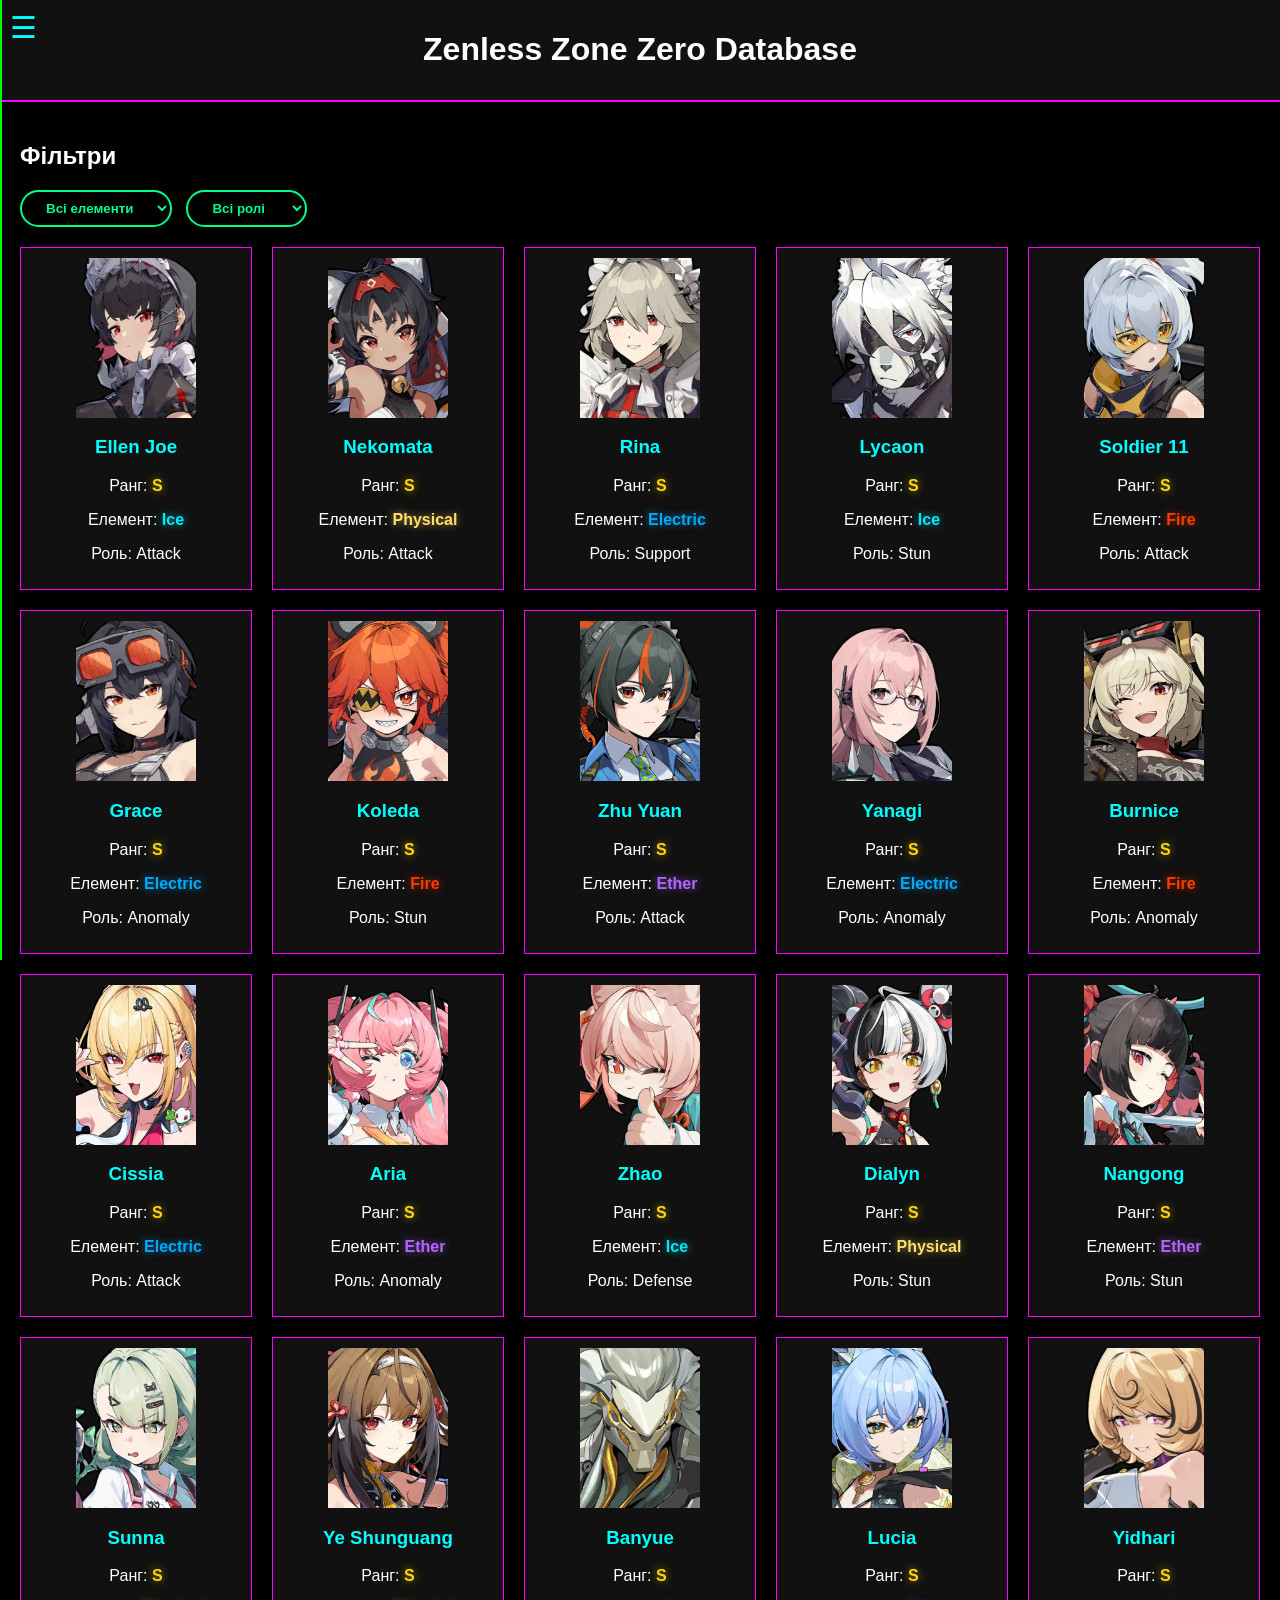
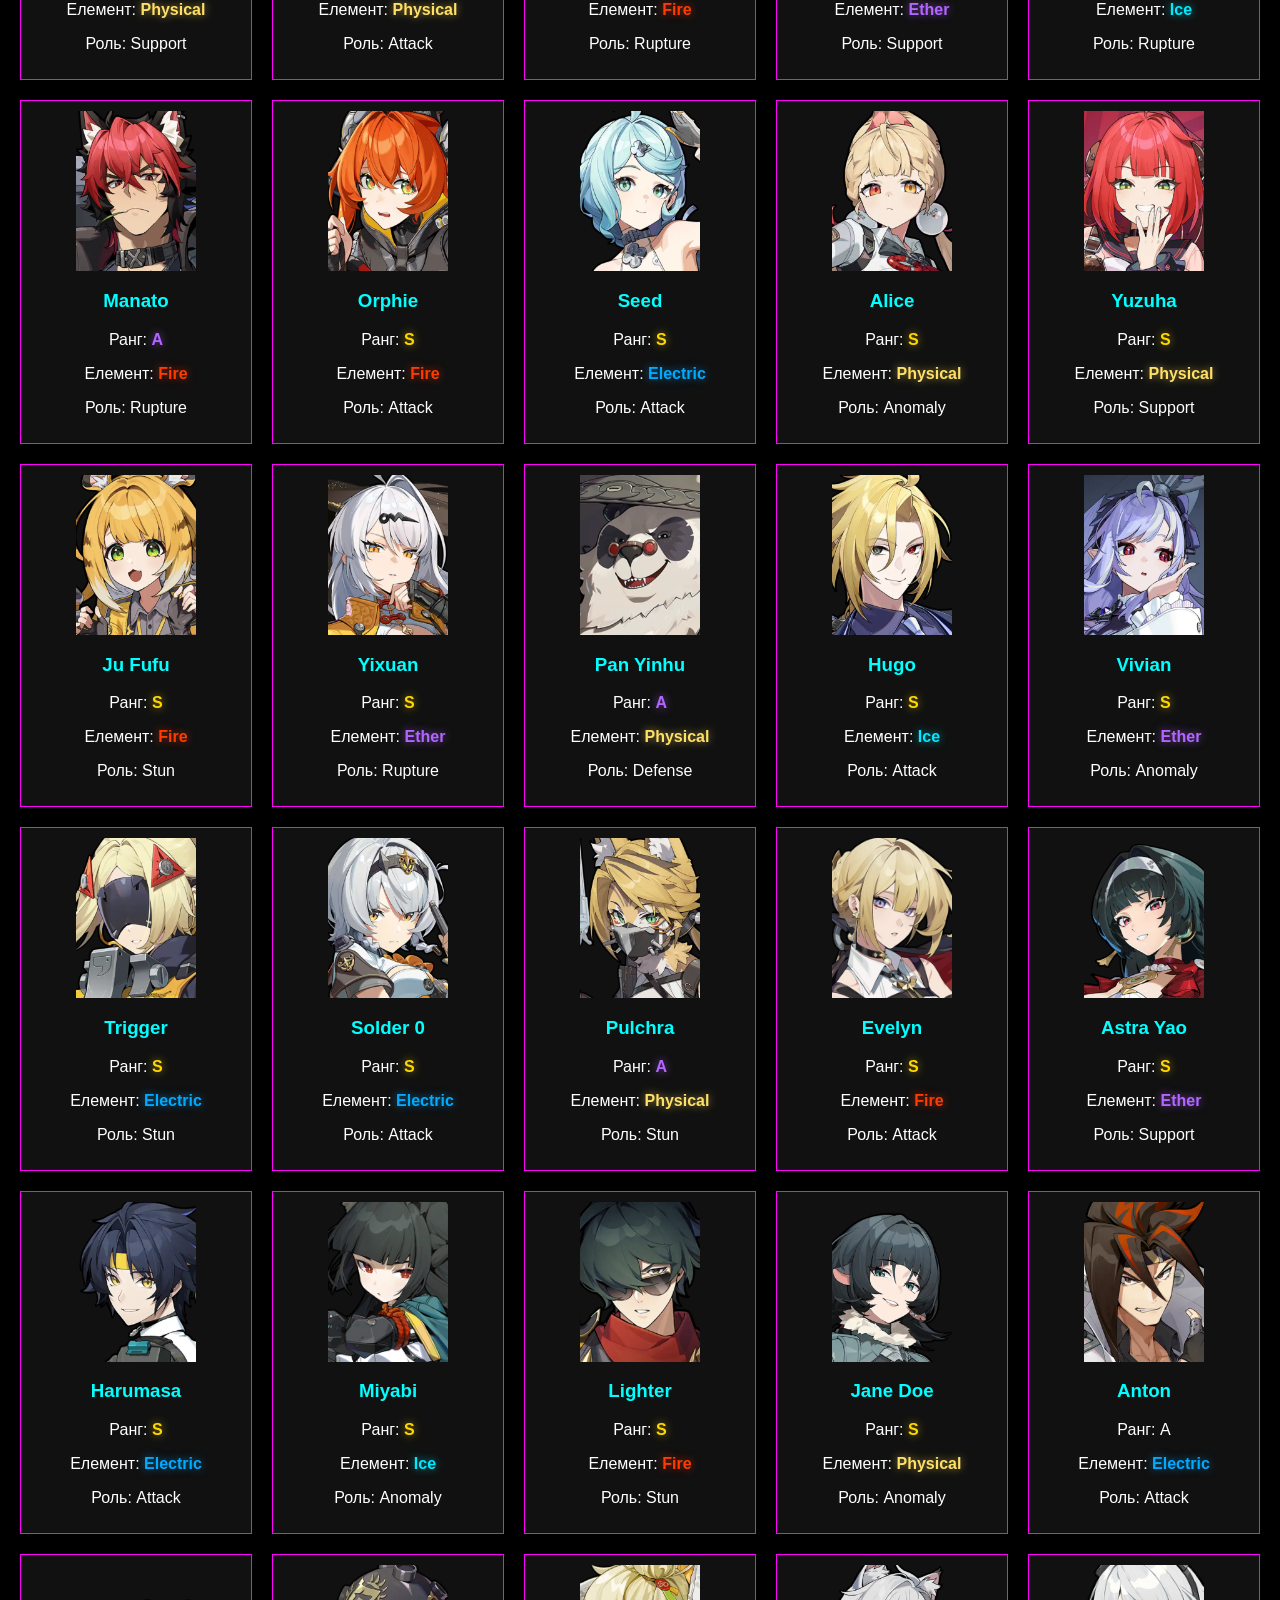
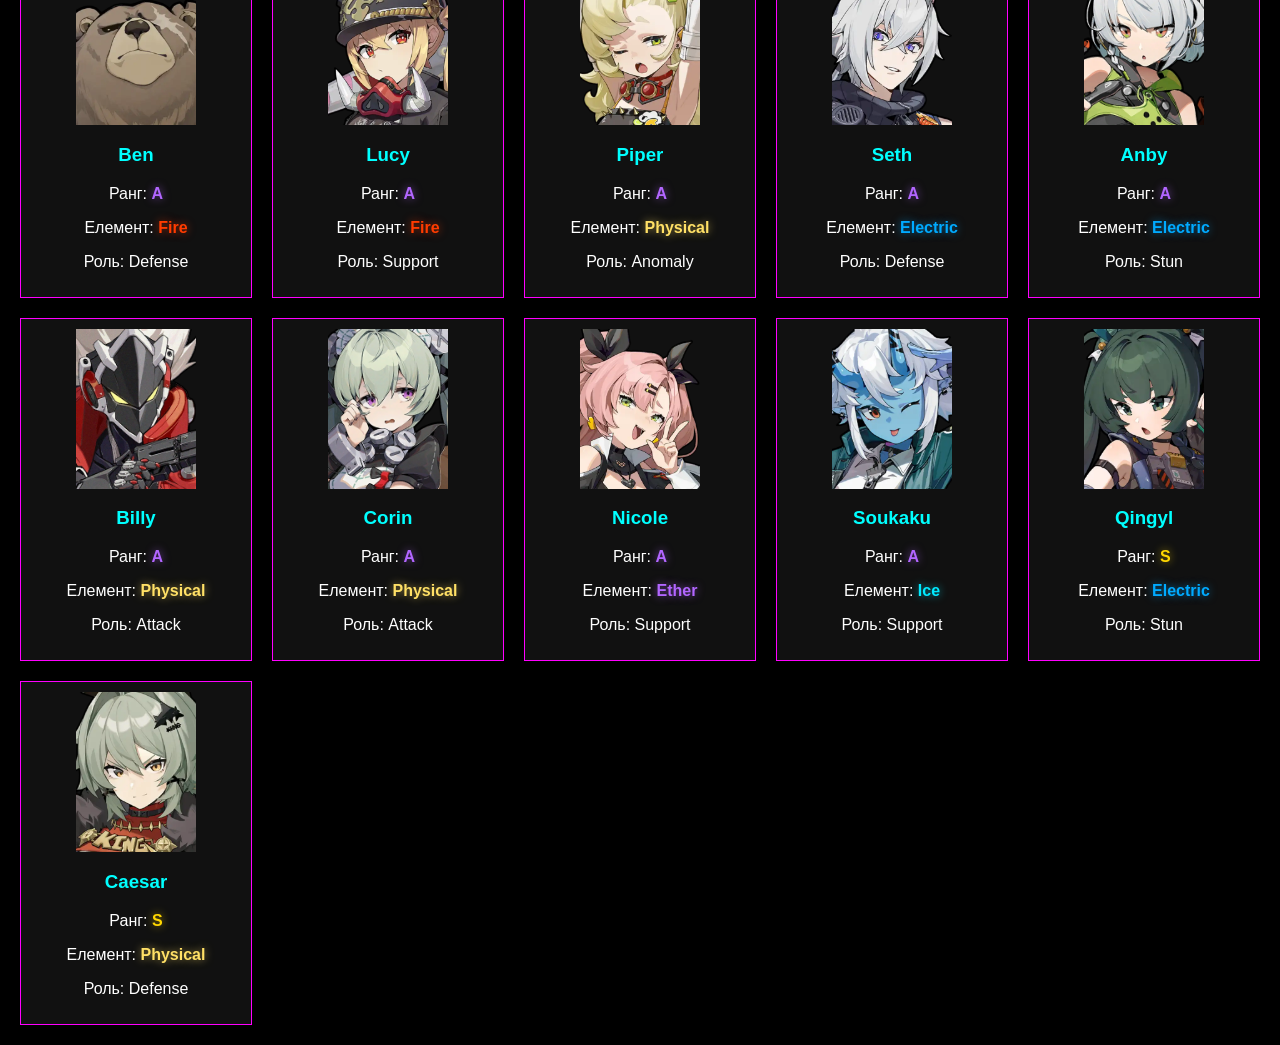
==== index.html @ 60863867 "перша версія" ====
<!DOCTYPE html>
<html lang="uk">

<head>
    <meta charset="UTF-8">
    <meta name="viewport" content="width=device-width, initial-scale=1.0">
    <title>Zenless Zone Zero - Персонажі, Ампліфікатори та Банбу</title>
    <link rel="stylesheet" href="style.css">
</head>

<body>
    <header>
        <h1>Zenless Zone Zero Database</h1>
        <div class="hamburger" id="hamburger">&#9776;</div>
    </header>

    <nav id="sidebar" class="sidebar">
        <button onclick="showSection('agents')">Агенти</button>
        <button onclick="showSection('wengines')">Ампліфікатори</button>
        <button onclick="showSection('bangboo')">Банбу</button>
        <button onclick="showSection('drivediscs')">Драйв диски</button>
    </nav>

    <main>
        <section id="filters">
            <h2>Фільтри</h2>
            <select id="elementFilter">
                <option value="">Всі елементи</option>
                <option value="Physical">Physical</option>
                <option value="Fire">Fire</option>
                <option value="Ice">Ice</option>
                <option value="Electric">Electric</option>
                <option value="Ether">Ether</option>
            </select>
            <select id="roleFilter">
                <option value="">Всі ролі</option>
                <option value="Attack">Attack</option>
                <option value="Stun">Stun</option>
                <option value="Anomaly">Anomaly</option>
                <option value="Support">Support</option>
                <option value="Defense">Defense</option>
            </select>
            <!-- Кнопка більше не потрібна, фільтри застосовуються автоматично -->
        </section>

        <section id="content" class="grid"></section>
    </main>



    <script src="script.js"></script>
    <script>
        // Автоматичне перемикання вкладки при поверненні з детальної сторінки
        const urlSection = new URLSearchParams(window.location.search).get('section');
        if (urlSection && ['agents', 'wengines', 'bangboo', 'drivediscs'].includes(urlSection)) {
            // Функція showSection вже є у script.js
            showSection(urlSection);
        }
    </script>
</body>

</html>
---- style.css ----
/* Кольори для рангів */
.rarity-S {
    color: #FFD700;
    /* золотий */
    font-weight: bold;
    text-shadow: 0 0 8px #FFD70099;
}

.rarity-A {
    color: #B266FF;
    /* фіолетовий */
    font-weight: bold;
    text-shadow: 0 0 8px #B266FF99;
}

/* Кольори для елементів */
.element-Ice {
    color: #00eaff;
    font-weight: bold;
    text-shadow: 0 0 8px #00eaff99;
}

.element-Fire {
    color: #ff3c00;
    font-weight: bold;
    text-shadow: 0 0 8px #ff3c0099;
}

.element-Electric {
    color: #00aaff;
    font-weight: bold;
    text-shadow: 0 0 8px #00aaff99;
}

.element-Ether {
    color: #b266ff;
    font-weight: bold;
    text-shadow: 0 0 8px #b266ff99;
}

.element-Physical {
    color: #ffe066;
    font-weight: bold;
    text-shadow: 0 0 8px #ffe06699;
}

body {
    font-family: Arial, sans-serif;
    margin: 0;
    padding: 0;
    background-color: #000;
    color: #fff;
    overflow-x: hidden;
}

header {
    background-color: #111;
    padding: 10px;
    text-align: center;
    border-bottom: 2px solid #ff00ff;
    /* Неон-рожевий акцент */
}

.hamburger {
    position: absolute;
    top: 10px;
    left: 10px;
    font-size: 30px;
    cursor: pointer;
    color: #00ffff;
    /* Неон-блакитний */
}

.sidebar {
    height: 100%;
    width: 0;
    position: fixed;
    z-index: 1;
    top: 0;
    left: 0;
    background-color: #222;
    overflow-x: hidden;
    transition: 0.5s;
    padding-top: 60px;
    border-right: 2px solid #00ff00;
    /* Неон-зелений */
}

.sidebar button {
    padding: 8px 8px 8px 32px;
    text-decoration: none;
    font-size: 25px;
    color: #818181;
    display: block;
    transition: 0.3s;
    background: none;
    border: none;
    cursor: pointer;
}

.sidebar button:hover {
    color: #f1f1f1;
    text-shadow: 0 0 10px #403040;
}

main {
    padding: 20px;
}

#filters {
    margin-bottom: 20px;
}

#filters select,
#filters button {
    background-color: #333;
    color: #fff;
    border: 1px solid #00ffff;
    padding: 5px;
    margin-right: 10px;
}

.grid {
    display: grid;
    grid-template-columns: repeat(auto-fill, minmax(200px, 1fr));
    gap: 20px;
}

.card {
    background-color: #111;
    border: 1px solid #ff00ff;
    padding: 10px;
    text-align: center;
    cursor: pointer;
    transition: transform 0.3s, box-shadow 0.3s;
}

.card:hover {
    transform: scale(1.05);
    box-shadow: 0 0 20px #00ff00;
}

.card h3 {
    color: #00ffff;
}

.card p {
    color: #fff;
}

.close:hover,
.close:focus {
    color: #fff;
    text-decoration: none;
    cursor: pointer;
}

.agent-stats p {
    margin: 10px 0;
    font-size: 1.1em;
}

.modal-right h2 {
    color: #00ffff;
    text-align: center;
    border-bottom: 2px solid #ff00ff;
    padding-bottom: 10px;
    margin-bottom: 20px;
}

/* Адаптивність для телефонів */
@media (max-width: 768px) {
    .modal-body {
        flex-direction: column;
    }

    .agent-portrait {
        max-width: 100%;
    }
}

/* Блоки навичок */
#modalSkills .skill {
    background: #1e1e1e;
    padding: 18px;
    margin-bottom: 18px;
    border-radius: 10px;
    border-left: 6px solid #00ff88;
}

#modalSkills .skill h4 {
    color: #ff00ff;
    margin: 0 0 10px 0;
    font-size: 1.3em;
}

/* На маленьких екранах (телефони) — стаємо в стовпчик */
@media (max-width: 850px) {
    .modal-body {
        flex-direction: column;
        min-height: auto;
    }

    .modal-left {
        flex: 0 0 auto;
        border-right: none;
        border-bottom: 1px solid #333;
    }

    .modal-right {
        padding: 20px;
    }
}

/* Кольори елементів Zenless Zone Zero */
.element-fire {
    color: #f01111;
    font-weight: bold;
    text-shadow: 0 0 8px #f0111199;
    text-decoration: none !important;
}

.element-ice {
    color: #2ccdfe;
    font-weight: bold;
    text-shadow: 0 0 8px #2ccdfe99;
}

.element-electric {
    color: #00aaff;
    font-weight: bold;
    text-shadow: 0 0 8px #00aaff99;
}

.element-ether {
    color: #b266ff;
    font-weight: bold;
    text-shadow: 0 0 8px #b266ff99;
}

.element-physical {
    color: #ffe066;
    font-weight: bold;
    text-shadow: 0 0 8px #ffe06699;
}

.element-wind {
    color: #00ffd5;
    font-weight: bold;
    text-shadow: 0 0 8px #00ffd599;
}

/* Якщо хочеш ще підкреслення */
.element-fire {
    text-decoration: underline;
}

.agent-base-stats {
    background: #1a1a1a;
    padding: 15px;
    border-radius: 10px;
    border: 1px solid #00ffff;
    margin-top: 15px;
}

.agent-base-stats h4 {
    color: #00ffff;
    margin: 0 0 12px 0;
    text-align: center;
    border-bottom: 1px solid #333;
    padding-bottom: 8px;
}

.agent-base-stats p {
    margin: 8px 0;
    font-size: 1.05em;
}

/* Повністю ховаємо блок характеристик, коли він порожній */
#modalBaseStats:empty {
    display: none;
}

/* ========== НОВИЙ СТИЛЬ КНОПОК ФІЛЬТРІВ (КОЖНА ОКРЕМО) ========== */

/* ВСІ кнопки фільтрів - базовий стиль (чорні з зеленою обводкою) */
select,
.green-select,
.filter-btn,
.faction-btn,
.filter-btn-green,
#elementButtons button,
#roleButtons button,
.factions-grid button {
    background-color: #000000 !important;
    border: 2px solid #00ff88 !important;
    border-radius: 40px !important;
    padding: 8px 20px !important;
    color: #00ff88 !important;
    font-weight: bold !important;
    cursor: pointer;
    transition: all 0.2s ease-in-out !important;
    font-family: inherit;
}

/* ПРИ НАВЕДЕННІ ТІЛЬКИ НА КОНКРЕТНУ КНОПКУ - вона стає зеленою */
select:hover,
.green-select:hover,
.filter-btn:hover,
.faction-btn:hover,
.filter-btn-green:hover,
#elementButtons button:hover,
#roleButtons button:hover,
.factions-grid button:hover {
    background-color: #00ff88 !important;
    color: #000000 !important;
    border-color: #00ff88 !important;
    box-shadow: 0 0 12px rgba(0, 255, 136, 0.6) !important;
}

/* АКТИВНА/ВИБРАНА кнопка - теж зелена */
select.active,
.green-select.active,
.filter-btn.active,
.faction-btn.active,
.filter-btn-green.active,
#elementButtons button.active,
#roleButtons button.active,
.factions-grid button.active {
    background-color: #00ff88 !important;
    color: #000000 !important;
    border-color: #00ff88 !important;
    box-shadow: 0 0 12px rgba(0, 255, 136, 0.6) !important;
}

/* ДОДАТКОВО: гарантуємо, що контейнери не впливають на кнопки */
#elementButtons,
#roleButtons,
.factions-grid,
.filter-group {
    display: flex;
    flex-wrap: wrap;
    gap: 12px;
}

/* Забороняємо фону контейнера впливати на кнопки */
#elementButtons:hover button:not(:hover),
#roleButtons:hover button:not(:hover),
.factions-grid:hover button:not(:hover) {
    background-color: #000000 !important;
    color: #00ff88 !important;
}

/* ========== СТИЛІ ДЛЯ СТОРІНКИ ДЕТАЛЕЙ (detail.html) ========== */
.agent-page {
    max-width: 1200px;
    margin: 0 auto;
    padding: 20px;
}

.hero-section {
    display: flex;
    gap: 40px;
    flex-wrap: wrap;
    margin-bottom: 40px;
    background: linear-gradient(135deg, #0f0f1a 0%, #08080f 100%);
    border-radius: 20px;
    padding: 30px;
    border: 1px solid #ff00ff;
}

.portrait-container {
    flex: 0 0 300px;
}

.large-portrait {
    width: 100%;
    border-radius: 20px;
    border: 3px solid #00ffff;
    box-shadow: 0 0 30px rgba(0, 255, 255, 0.4);
}

.stats-container {
    flex: 1;
    background: #1a1a2e;
    padding: 20px;
    border-radius: 16px;
    border: 1px solid #00ff88;
}

.stats-container h2 {
    color: #00ff88;
    text-align: center;
    margin-bottom: 20px;
}

.stats-list p {
    padding: 8px 0;
    border-bottom: 1px solid #333;
    font-size: 1.1em;
}

.skills-section {
    background: #0f0f1a;
    border-radius: 20px;
    padding: 30px;
    border: 1px solid #00ffff;
}

.skills-section h2 {
    color: #00ffff;
    text-align: center;
    margin-bottom: 25px;
}

.skill-block {
    background: #1a1a2e;
    padding: 20px;
    margin-bottom: 20px;
    border-radius: 12px;
    border-left: 5px solid #ff00ff;
}

.skill-block h3 {
    color: #ff00ff;
    margin-bottom: 10px;
}

.back-btn {
    display: inline-block;
    background: #ff00ff20;
    color: #ff00ff;
    padding: 8px 20px;
    border-radius: 30px;
    text-decoration: none;
    margin-top: 10px;
    transition: all 0.3s;
}

.back-btn:hover {
    background: #ff00ff;
    color: #000;
    box-shadow: 0 0 15px #ff00ff;
}

/* Ховаємо зелений квадрат (stats-container) тільки для драйв-дисків */
.drivediscs-page .stats-container {
    display: none;
}

/* Прибираємо тільки зовнішні рамки */
.large-portrait,
.stats-container,
.skills-section {
    border: none !important;
    box-shadow: none !important;
}

/* Залишаємо внутрішні лінії в статах */
.stat-row {
    border-bottom: 1px solid #333;
}

/* ========== ОЧИЩЕННЯ СТОРІНКИ ДЕТАЛЕЙ ========== */

/* Прибираємо всі зовнішні рамки */
.large-portrait,
.stats-container,
.skills-section,
.hero-section {
    border: none !important;
    box-shadow: none !important;
}

/* Прибираємо подвійний фон у навичках */
.skills-section {
    background: transparent !important;
}

/* Фон для блоків навичок залишаємо, але без рамок */
.skill-block {
    background: #1a1a2e !important;
    border-left: none !important;
    border-radius: 12px !important;
}

/* Додаємо розділову лінію між верхом і низом */
.hero-section {
    border-bottom: 2px solid #ff00ff !important;
    margin-bottom: 30px !important;
    border-radius: 20px 20px 0 0 !important;
}

/* ========== ВИДІЛЕННЯ СЛІВ ЖИРНИМ БІЛИМ ========== */
.highlight-white {
    color: #ffffff !important;
    font-weight: bold !important;
}

/* MINDSCOPE CINEMA (СТАТИЧНІ КАРТКИ) */
.mindscape-cinema-section {
    background: #0f0f1a;
    border-radius: 20px;
    padding: 25px;
    margin-top: 40px;
    border: 1px solid #ffd70020;
}

.cinema-title {
    color: #ffd700;
    text-align: center;
    font-size: 1.6em;
    letter-spacing: 2px;
    margin-bottom: 25px;
    text-shadow: 0 0 8px #ffd70066;
}

.cinema-card {
    background: #1a1a2e;
    border-radius: 12px;
    padding: 15px;
    border-left: 4px solid #ffd700;
    transition: all 0.2s ease;
}

.cinema-card:hover {
    background: #222240;
    transform: translateY(-2px);
}

.cinema-level {
    color: #ffd700;
    font-size: 0.8em;
    font-weight: bold;
    letter-spacing: 1px;
    margin-bottom: 8px;
    opacity: 0.8;
}

.cinema-name {
    color: #00ffff;
    font-size: 1.1em;
    font-weight: bold;
    margin-bottom: 8px;
}

.cinema-desc {
    color: #aaa;
    font-size: 0.85em;
    line-height: 1.4;
}

@media (max-width: 768px) {
    .cinema-grid {
        flex-direction: column !important;
    }
}

/* ========== ВИРІВНЮВАННЯ КАРТОК КОНСТЕЛЯЦІЙ ========== */
.mindscape-cinema-section .cinema-grid {
    display: flex;
    gap: 20px;
    justify-content: space-between;
    align-items: stretch;
}

.cinema-grid>div {
    display: flex;
    flex-direction: column;
    gap: 15px;
    flex: 1;
}

.cinema-card {
    background: #1a1a2e;
    border-radius: 12px;
    padding: 15px;
    border-left: 4px solid #ffd700;
    transition: all 0.2s ease;
    height: 100%;
    display: flex;
    flex-direction: column;
}

.cinema-desc {
    color: #f0f0f0 !important;
    /* яскраво-білий замість сірого */
    font-size: 0.85em;
    line-height: 1.4;
    flex: 1;
}

/* Картки мають однакову ширину, висоту задасть JS */
.cinema-card {
    background: #1a1a2e;
    border-radius: 12px;
    padding: 15px;
    border-left: 4px solid #ffd700;
    display: flex;
    flex-direction: column;
    width: 100%;
    box-sizing: border-box;
    transition: all 0.2s ease;
}

.cinema-card:hover {
    background: #222240;
    transform: translateY(-2px);
}

.cinema-level {
    color: #ffd700;
    font-size: 0.8em;
    font-weight: bold;
    margin-bottom: 8px;
}

.cinema-name {
    color: #00ffff;
    font-size: 1.1em;
    font-weight: bold;
    margin-bottom: 8px;
}

.cinema-desc {
    color: #ffffff;
    font-size: 0.85em;
    line-height: 1.4;
    flex-grow: 1;
}

/* ========== MINDSCOPE CINEMA - ДВІ КОЛОНКИ ========== */
.cinema-grid,
#cinemaGrid {
    display: grid;
    grid-template-columns: repeat(2, 1fr);
    gap: 20px;
    align-items: stretch;
}

.cinema-card {
    background: #1a1a2e;
    border-radius: 12px;
    padding: 15px;
    border-left: 4px solid #ffd700;
    width: 100%;
    box-sizing: border-box;
    transition: all 0.2s ease;
    display: flex;
    flex-direction: column;
    height: 100%;
    /* Вирівнює висоту в рядку */
}

.cinema-card:hover {
    background: #222240;
    transform: translateY(-2px);
}

.cinema-level {
    color: #ffd700;
    font-size: 0.8em;
    font-weight: bold;
    margin-bottom: 8px;
}

.cinema-name {
    color: #00ffff;
    font-size: 1.1em;
    font-weight: bold;
    margin-bottom: 8px;
}

.cinema-desc {
    color: #ffffff;
    font-size: 0.85em;
    line-height: 1.4;
}

/* ========== СТИЛЬ НАВИЧОК ЯК НА GACHABASE (СМУЖКА ЗВЕРХУ) ========== */
.skill-block {
    background: #1a1a2e;
    border-radius: 12px;
    padding: 16px 20px;
    margin-bottom: 24px;
    border-top: 4px solid #ff00ff;
    /* жирна смужка зверху, а не зліва */
    transition: all 0.2s ease;
}

.skill-block h3 {
    color: #ff00ff;
    font-size: 1.2rem;
    font-weight: bold;
    margin: 0 0 12px 0;
    letter-spacing: 0.5px;
}

.skill-block p,
.skill-block div {
    color: #e0e0e0;
    font-size: 0.95rem;
    line-height: 1.5;
    margin: 0;
}

/* Ефект при наведенні (необов'язково) */
.skill-block:hover {
    background: #222240;
    transform: translateY(-2px);
}
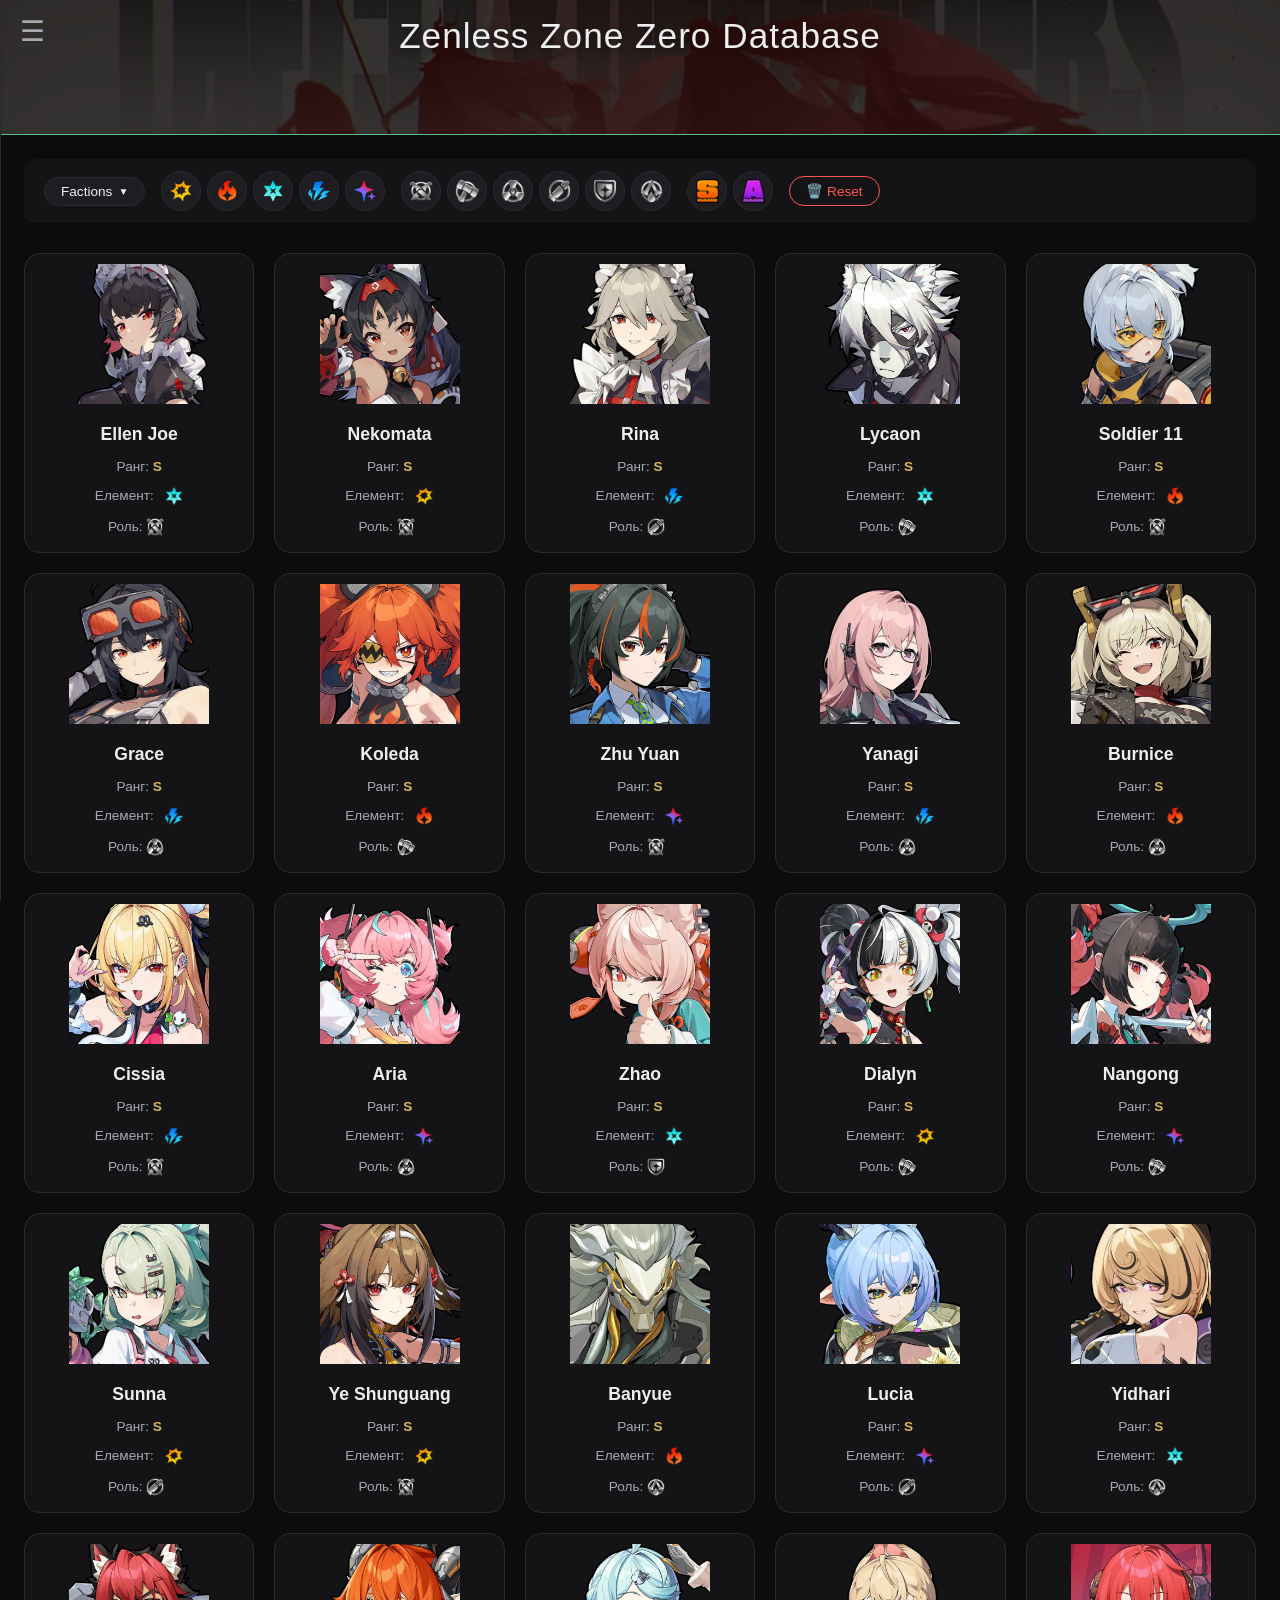
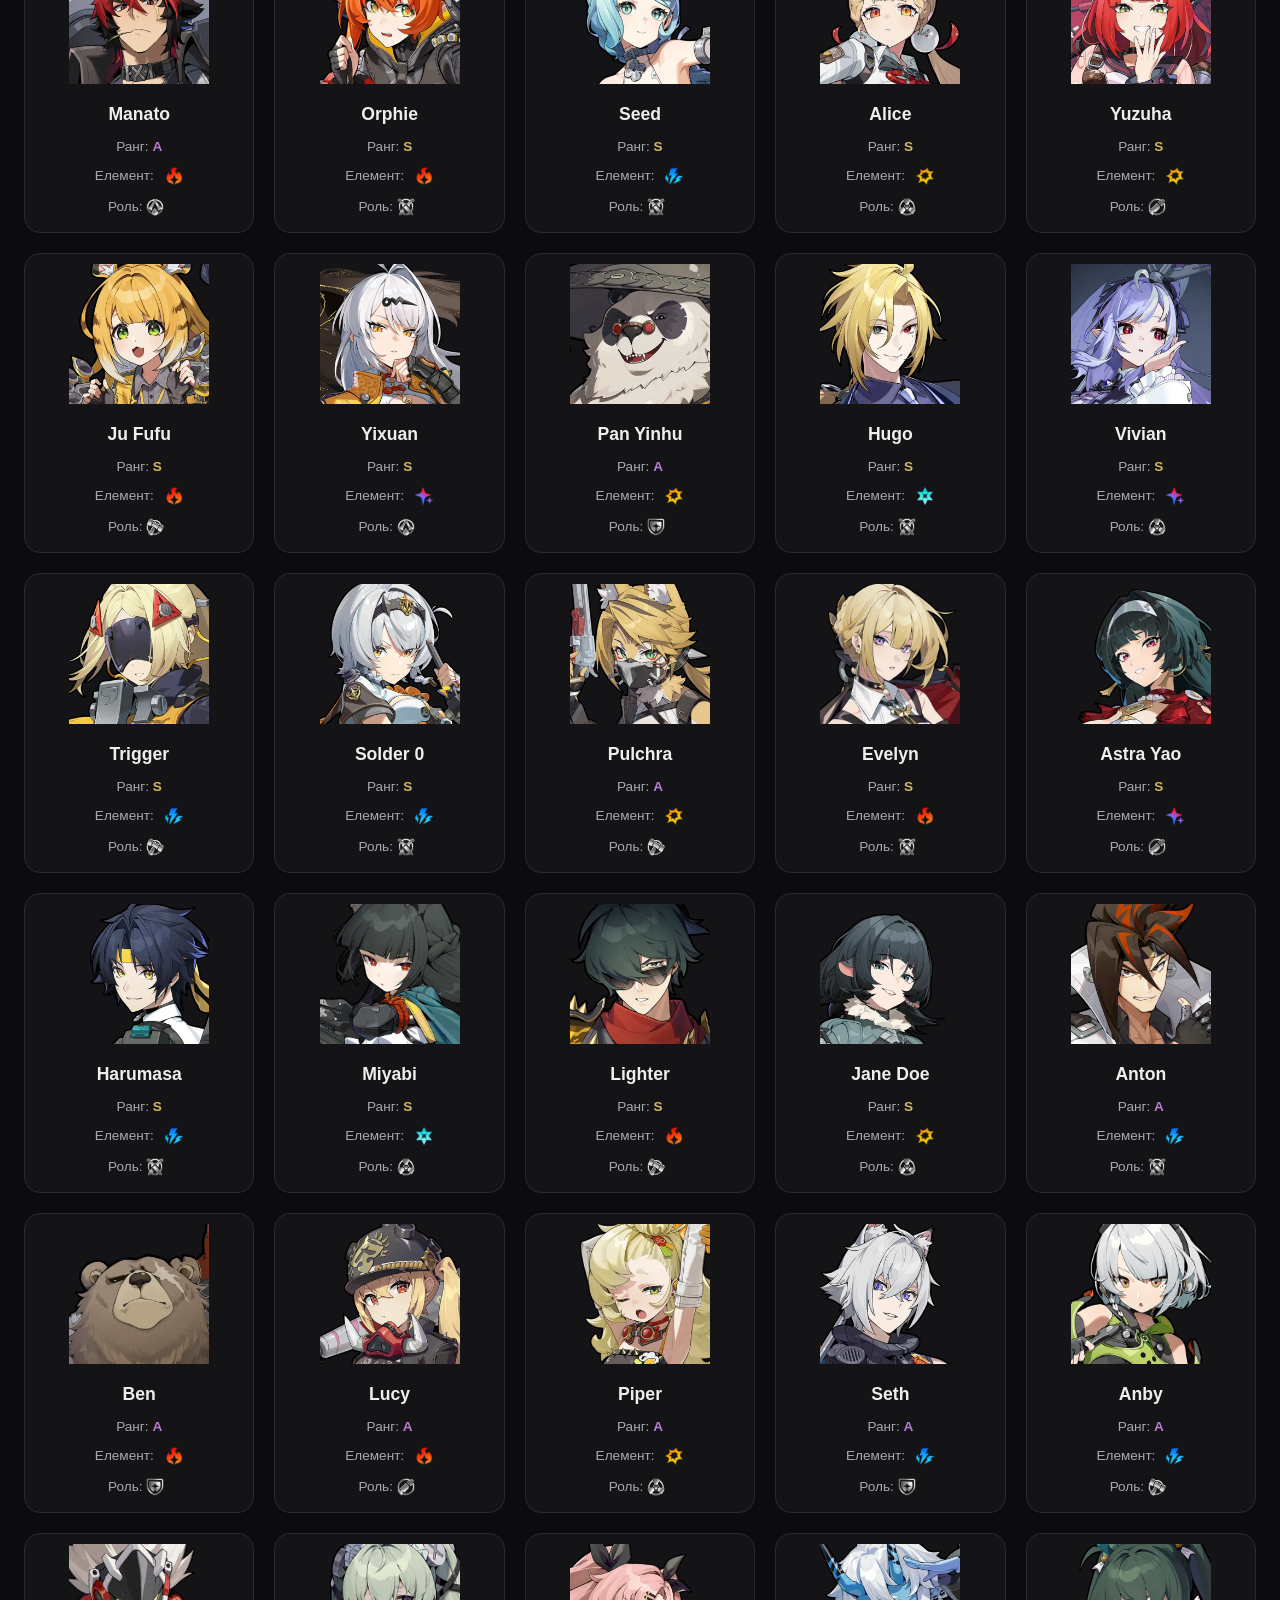
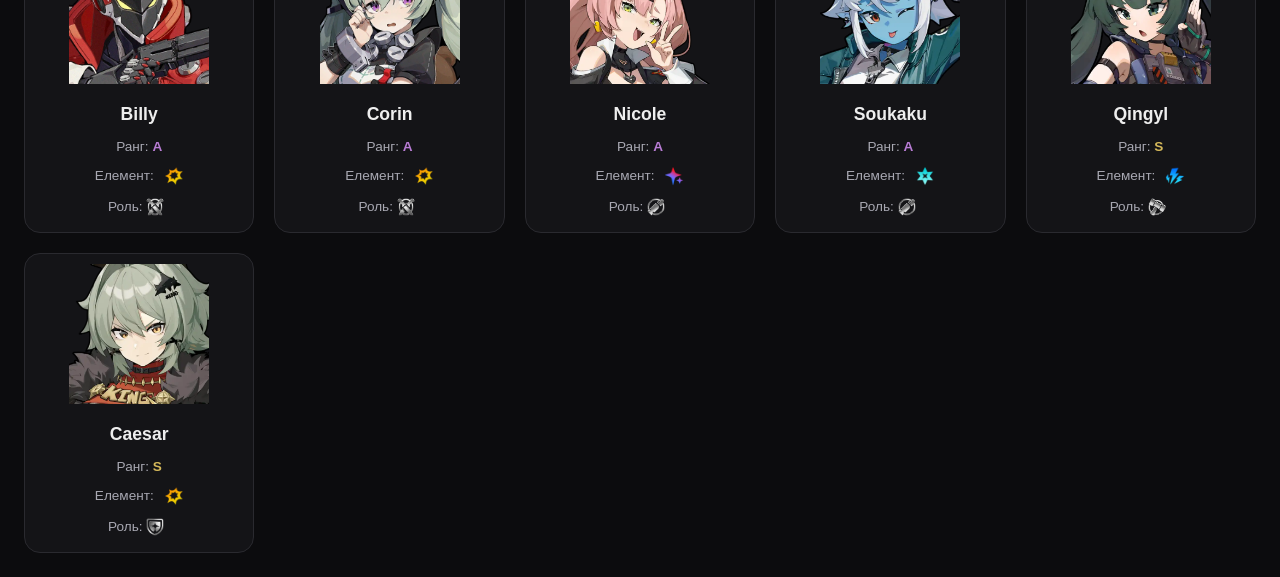
==== commit 042c45b9: "Add files via upload" ====
--- a/index.html
+++ b/index.html
@@ -22,38 +22,120 @@
     </nav>
 
     <main>
-        <section id="filters">
-            <h2>Фільтри</h2>
-            <select id="elementFilter">
-                <option value="">Всі елементи</option>
-                <option value="Physical">Physical</option>
-                <option value="Fire">Fire</option>
-                <option value="Ice">Ice</option>
-                <option value="Electric">Electric</option>
-                <option value="Ether">Ether</option>
-            </select>
-            <select id="roleFilter">
-                <option value="">Всі ролі</option>
-                <option value="Attack">Attack</option>
-                <option value="Stun">Stun</option>
-                <option value="Anomaly">Anomaly</option>
-                <option value="Support">Support</option>
-                <option value="Defense">Defense</option>
-            </select>
-            <!-- Кнопка більше не потрібна, фільтри застосовуються автоматично -->
+        <!-- Фільтри для агентів -->
+        <section id="filters-agents" class="gacha-filters-horizontal">
+            <div class="filters-row">
+                <!-- Factions drop-down -->
+                <div class="factions-dropdown">
+                    <button id="factionsToggle" class="filter-btn factions-btn">
+                        Factions <span class="arrow-down">▼</span>
+                    </button>
+                    <div id="factionsPanel" class="factions-panel">
+                        <div class="factions-grid">
+                            <button data-filter="faction" data-value="Cunning Hares"
+                                class="filter-btn faction-option"><img src="image/cunning.webp" class="filter-icon"
+                                    alt=""> Cunning Hares</button>
+                            <button data-filter="faction" data-value="Victoria Housekeeping"
+                                class="filter-btn faction-option"><img src="image/victoria.webp" class="filter-icon"
+                                    alt=""> Victoria Housekeeping Co.</button>
+                            <button data-filter="faction" data-value="Belobog Heavy Industries"
+                                class="filter-btn faction-option"><img src="image/belobog.webp" class="filter-icon"
+                                    alt=""> Belobog Heavy Industries</button>
+                            <button data-filter="faction" data-value="Sons of Calydon"
+                                class="filter-btn faction-option"><img src="image/calydon.webp" class="filter-icon"
+                                    alt=""> Sons of Calydon</button>
+                            <button data-filter="faction" data-value="New Eridu Defense Force"
+                                class="filter-btn faction-option"><img src="image/defenseforce.webp" class="filter-icon"
+                                    alt=""> New Eridu Defense Force</button>
+                            <button data-filter="faction" data-value="Hollow Special Operations Section 6"
+                                class="filter-btn faction-option"><img src="image/section6.webp" class="filter-icon"
+                                    alt=""> Hollow Special Operations Section 6</button>
+                            <button data-filter="faction" data-value="New Eridu Public Security"
+                                class="filter-btn faction-option"><img src="image/publicsecurity.webp"
+                                    class="filter-icon" alt=""> New Eridu Public Security</button>
+                            <button data-filter="faction" data-value="Stars of Lyra"
+                                class="filter-btn faction-option"><img src="image/lyra.webp" class="filter-icon" alt="">
+                                Stars of Lyra</button>
+                        </div>
+                    </div>
+                </div>
+
+                <!-- Elements -->
+                <div class="filter-icon-group">
+                    <button data-filter="element" data-value="Physical" class="filter-icon-btn" title="Physical"><img
+                            src="image/ршл.webp" class="filter-icon-img" alt="Physical"></button>
+                    <button data-filter="element" data-value="Fire" class="filter-icon-btn" title="Fire"><img
+                            src="image/фув.webp" class="filter-icon-img" alt="Fire"></button>
+                    <button data-filter="element" data-value="Ice" class="filter-icon-btn" title="Ice"><img
+                            src="image/каку.webp" class="filter-icon-img" alt="Ice"></button>
+                    <button data-filter="element" data-value="Electric" class="filter-icon-btn" title="Electric"><img
+                            src="image/кен.webp" class="filter-icon-img" alt="Electric"></button>
+                    <button data-filter="element" data-value="Ether" class="filter-icon-btn" title="Ether"><img
+                            src="image/мит.webp" class="filter-icon-img" alt="Ether"></button>
+                </div>
+
+                <!-- Roles -->
+                <div class="filter-icon-group">
+                    <button data-filter="role" data-value="Attack" class="filter-icon-btn" title="Attack"><img
+                            src="image/атака.webp" class="filter-icon-img" alt="Attack"></button>
+                    <button data-filter="role" data-value="Stun" class="filter-icon-btn" title="Stun"><img
+                            src="image/стан.webp" class="filter-icon-img" alt="Stun"></button>
+                    <button data-filter="role" data-value="Anomaly" class="filter-icon-btn" title="Anomaly"><img
+                            src="image/аномал.webp" class="filter-icon-img" alt="Anomaly"></button>
+                    <button data-filter="role" data-value="Support" class="filter-icon-btn" title="Support"><img
+                            src="image/сап.webp" class="filter-icon-img" alt="Support"></button>
+                    <button data-filter="role" data-value="Defense" class="filter-icon-btn" title="Defense"><img
+                            src="image/деф.webp" class="filter-icon-img" alt="Defense"></button>
+                    <button data-filter="role" data-value="Rupture" class="filter-icon-btn" title="Rupture"><img
+                            src="image/рап.webp" class="filter-icon-img" alt="Rupture"></button>
+                </div>
+
+                <!-- Rarity -->
+                <div class="filter-icon-group">
+                    <button data-filter="rarity" data-value="S" class="filter-icon-btn" title="S rank"><img
+                            src="image/S.webp" class="filter-icon-img" alt="S"></button>
+                    <button data-filter="rarity" data-value="A" class="filter-icon-btn" title="A rank"><img
+                            src="image/A.webp" class="filter-icon-img" alt="A"></button>
+                </div>
+
+                <!-- Reset -->
+                <button id="resetFiltersGacha" class="reset-btn-gacha" title="Reset filters">🗑️ Reset</button>
+            </div>
+        </section>
+
+        <!-- Фільтри для ампліфікаторів (тільки ранг і роль) -->
+        <section id="filters-wengines" class="gacha-filters-horizontal" style="display: none;">
+            <div class="filters-row">
+                <div class="filter-icon-group">
+                    <button data-wfilter="rarity" data-value="S" class="wengine-filter-btn" title="S rank"><img
+                            src="image/rank_s.webp" class="filter-icon-img" alt="S"></button>
+                    <button data-wfilter="rarity" data-value="A" class="wengine-filter-btn" title="A rank"><img
+                            src="image/rank_a.webp" class="filter-icon-img" alt="A"></button>
+                </div>
+                <div class="filter-icon-group">
+                    <button data-wfilter="role" data-value="Attack" class="wengine-filter-btn" title="Attack"><img
+                            src="image/атака.webp" class="filter-icon-img" alt="Attack"></button>
+                    <button data-wfilter="role" data-value="Stun" class="wengine-filter-btn" title="Stun"><img
+                            src="image/stun.webp" class="filter-icon-img" alt="Stun"></button>
+                    <button data-wfilter="role" data-value="Anomaly" class="wengine-filter-btn" title="Anomaly"><img
+                            src="image/anomaly.webp" class="filter-icon-img" alt="Anomaly"></button>
+                    <button data-wfilter="role" data-value="Support" class="wengine-filter-btn" title="Support"><img
+                            src="image/support.webp" class="filter-icon-img" alt="Support"></button>
+                    <button data-wfilter="role" data-value="Defense" class="wengine-filter-btn" title="Defense"><img
+                            src="image/defense.webp" class="filter-icon-img" alt="Defense"></button>
+                </div>
+                <button id="resetWengineFilters" class="reset-btn-gacha" title="Reset filters">🗑️ Reset</button>
+            </div>
         </section>
 
         <section id="content" class="grid"></section>
     </main>
-
-
 
     <script src="script.js"></script>
     <script>
         // Автоматичне перемикання вкладки при поверненні з детальної сторінки
         const urlSection = new URLSearchParams(window.location.search).get('section');
         if (urlSection && ['agents', 'wengines', 'bangboo', 'drivediscs'].includes(urlSection)) {
-            // Функція showSection вже є у script.js
             showSection(urlSection);
         }
     </script>
--- a/style.css
+++ b/style.css
@@ -1,125 +1,132 @@
-/* Кольори для рангів */
-.rarity-S {
-    color: #FFD700;
-    /* золотий */
-    font-weight: bold;
-    text-shadow: 0 0 8px #FFD70099;
-}
-
-.rarity-A {
-    color: #B266FF;
-    /* фіолетовий */
-    font-weight: bold;
-    text-shadow: 0 0 8px #B266FF99;
-}
-
-/* Кольори для елементів */
-.element-Ice {
-    color: #00eaff;
-    font-weight: bold;
-    text-shadow: 0 0 8px #00eaff99;
-}
-
-.element-Fire {
-    color: #ff3c00;
-    font-weight: bold;
-    text-shadow: 0 0 8px #ff3c0099;
-}
-
-.element-Electric {
-    color: #00aaff;
-    font-weight: bold;
-    text-shadow: 0 0 8px #00aaff99;
-}
-
-.element-Ether {
-    color: #b266ff;
-    font-weight: bold;
-    text-shadow: 0 0 8px #b266ff99;
-}
-
-.element-Physical {
-    color: #ffe066;
-    font-weight: bold;
-    text-shadow: 0 0 8px #ffe06699;
+/* ========== НОВА ПАЛІТРА (тепла темна + м'який зелений) ========== */
+:root {
+    --bg-primary: #0c0c0e;
+    --bg-secondary: #141417;
+    --bg-tertiary: #1e1e22;
+    --border: #2a2a2f;
+    --accent: #5abf8a;
+    --accent-dark: #3d9b6a;
+    --text-primary: #eeeeee;
+    --text-secondary: #a8a8b2;
+    --text-gold: #d4b85a;
+    --text-purple: #b87cd4;
+}
+
+* {
+    box-sizing: border-box;
 }
 
 body {
-    font-family: Arial, sans-serif;
+    font-family: 'Inter', 'Segoe UI', Arial, sans-serif;
     margin: 0;
     padding: 0;
-    background-color: #000;
-    color: #fff;
+    background-color: var(--bg-primary);
+    color: var(--text-primary);
     overflow-x: hidden;
 }
 
+/* Хедер */
 header {
-    background-color: #111;
-    padding: 10px;
+    background-color: var(--bg-secondary);
+    padding: 16px;
     text-align: center;
-    border-bottom: 2px solid #ff00ff;
-    /* Неон-рожевий акцент */
-}
-
+    border-bottom: 1px solid var(--border);
+}
+
+header h1 {
+    margin: 0;
+    font-size: 1.8rem;
+    font-weight: 500;
+    letter-spacing: 1px;
+}
+
+/* Гамбургер */
 .hamburger {
     position: absolute;
-    top: 10px;
-    left: 10px;
-    font-size: 30px;
-    cursor: pointer;
-    color: #00ffff;
-    /* Неон-блакитний */
-}
-
+    top: 15px;
+    left: 20px;
+    font-size: 28px;
+    cursor: pointer;
+    color: var(--text-secondary);
+    transition: color 0.2s;
+}
+
+.hamburger:hover {
+    color: var(--accent);
+}
+
+/* Сайдбар */
 .sidebar {
     height: 100%;
     width: 0;
     position: fixed;
-    z-index: 1;
+    z-index: 100;
     top: 0;
     left: 0;
-    background-color: #222;
+    background-color: var(--bg-secondary);
     overflow-x: hidden;
-    transition: 0.5s;
+    transition: 0.3s;
     padding-top: 60px;
-    border-right: 2px solid #00ff00;
-    /* Неон-зелений */
+    border-right: 1px solid var(--border);
 }
 
 .sidebar button {
-    padding: 8px 8px 8px 32px;
-    text-decoration: none;
-    font-size: 25px;
-    color: #818181;
+    padding: 12px 24px;
+    font-size: 1.2rem;
+    color: var(--text-secondary);
     display: block;
-    transition: 0.3s;
     background: none;
     border: none;
-    cursor: pointer;
+    width: 100%;
+    text-align: left;
+    cursor: pointer;
+    transition: all 0.2s;
 }
 
 .sidebar button:hover {
-    color: #f1f1f1;
-    text-shadow: 0 0 10px #403040;
-}
-
+    color: var(--accent);
+    background-color: var(--bg-tertiary);
+}
+
+/* Основний контент */
 main {
-    padding: 20px;
-}
-
+    padding: 24px;
+    max-width: 1400px;
+    margin: 0 auto;
+}
+
+/* Фільтри */
 #filters {
-    margin-bottom: 20px;
-}
-
-#filters select,
-#filters button {
-    background-color: #333;
-    color: #fff;
-    border: 1px solid #00ffff;
-    padding: 5px;
-    margin-right: 10px;
-}
-
+    background-color: var(--bg-secondary);
+    padding: 16px 24px;
+    border-radius: 12px;
+    margin-bottom: 32px;
+    border: 1px solid var(--border);
+}
+
+#filters h2 {
+    margin-top: 0;
+    margin-bottom: 16px;
+    font-size: 1.2rem;
+    font-weight: 500;
+    color: var(--text-secondary);
+}
+
+#filters select {
+    background-color: var(--bg-tertiary);
+    color: var(--text-primary);
+    border: 1px solid var(--border);
+    padding: 8px 12px;
+    border-radius: 8px;
+    margin-right: 12px;
+    cursor: pointer;
+}
+
+#filters select:hover {
+    border-color: var(--accent);
+}
+
+/* Сітка карток */
 .grid {
     display: grid;
     grid-template-columns: repeat(auto-fill, minmax(200px, 1fr));
@@ -127,231 +134,34 @@
 }
 
 .card {
-    background-color: #111;
-    border: 1px solid #ff00ff;
-    padding: 10px;
+    background-color: var(--bg-secondary);
+    border-radius: 16px;
+    padding: 16px;
     text-align: center;
     cursor: pointer;
-    transition: transform 0.3s, box-shadow 0.3s;
+    transition: transform 0.2s, box-shadow 0.2s;
+    border: 1px solid var(--border);
 }
 
 .card:hover {
-    transform: scale(1.05);
-    box-shadow: 0 0 20px #00ff00;
+    transform: translateY(-4px);
+    box-shadow: 0 12px 20px rgba(0, 0, 0, 0.4);
+    border-color: var(--accent);
 }
 
 .card h3 {
-    color: #00ffff;
+    margin: 12px 0 8px;
+    font-size: 1.1rem;
+    font-weight: 600;
 }
 
 .card p {
-    color: #fff;
-}
-
-.close:hover,
-.close:focus {
-    color: #fff;
-    text-decoration: none;
-    cursor: pointer;
-}
-
-.agent-stats p {
-    margin: 10px 0;
-    font-size: 1.1em;
-}
-
-.modal-right h2 {
-    color: #00ffff;
-    text-align: center;
-    border-bottom: 2px solid #ff00ff;
-    padding-bottom: 10px;
-    margin-bottom: 20px;
-}
-
-/* Адаптивність для телефонів */
-@media (max-width: 768px) {
-    .modal-body {
-        flex-direction: column;
-    }
-
-    .agent-portrait {
-        max-width: 100%;
-    }
-}
-
-/* Блоки навичок */
-#modalSkills .skill {
-    background: #1e1e1e;
-    padding: 18px;
-    margin-bottom: 18px;
-    border-radius: 10px;
-    border-left: 6px solid #00ff88;
-}
-
-#modalSkills .skill h4 {
-    color: #ff00ff;
-    margin: 0 0 10px 0;
-    font-size: 1.3em;
-}
-
-/* На маленьких екранах (телефони) — стаємо в стовпчик */
-@media (max-width: 850px) {
-    .modal-body {
-        flex-direction: column;
-        min-height: auto;
-    }
-
-    .modal-left {
-        flex: 0 0 auto;
-        border-right: none;
-        border-bottom: 1px solid #333;
-    }
-
-    .modal-right {
-        padding: 20px;
-    }
-}
-
-/* Кольори елементів Zenless Zone Zero */
-.element-fire {
-    color: #f01111;
-    font-weight: bold;
-    text-shadow: 0 0 8px #f0111199;
-    text-decoration: none !important;
-}
-
-.element-ice {
-    color: #2ccdfe;
-    font-weight: bold;
-    text-shadow: 0 0 8px #2ccdfe99;
-}
-
-.element-electric {
-    color: #00aaff;
-    font-weight: bold;
-    text-shadow: 0 0 8px #00aaff99;
-}
-
-.element-ether {
-    color: #b266ff;
-    font-weight: bold;
-    text-shadow: 0 0 8px #b266ff99;
-}
-
-.element-physical {
-    color: #ffe066;
-    font-weight: bold;
-    text-shadow: 0 0 8px #ffe06699;
-}
-
-.element-wind {
-    color: #00ffd5;
-    font-weight: bold;
-    text-shadow: 0 0 8px #00ffd599;
-}
-
-/* Якщо хочеш ще підкреслення */
-.element-fire {
-    text-decoration: underline;
-}
-
-.agent-base-stats {
-    background: #1a1a1a;
-    padding: 15px;
-    border-radius: 10px;
-    border: 1px solid #00ffff;
-    margin-top: 15px;
-}
-
-.agent-base-stats h4 {
-    color: #00ffff;
-    margin: 0 0 12px 0;
-    text-align: center;
-    border-bottom: 1px solid #333;
-    padding-bottom: 8px;
-}
-
-.agent-base-stats p {
-    margin: 8px 0;
-    font-size: 1.05em;
-}
-
-/* Повністю ховаємо блок характеристик, коли він порожній */
-#modalBaseStats:empty {
-    display: none;
-}
-
-/* ========== НОВИЙ СТИЛЬ КНОПОК ФІЛЬТРІВ (КОЖНА ОКРЕМО) ========== */
-
-/* ВСІ кнопки фільтрів - базовий стиль (чорні з зеленою обводкою) */
-select,
-.green-select,
-.filter-btn,
-.faction-btn,
-.filter-btn-green,
-#elementButtons button,
-#roleButtons button,
-.factions-grid button {
-    background-color: #000000 !important;
-    border: 2px solid #00ff88 !important;
-    border-radius: 40px !important;
-    padding: 8px 20px !important;
-    color: #00ff88 !important;
-    font-weight: bold !important;
-    cursor: pointer;
-    transition: all 0.2s ease-in-out !important;
-    font-family: inherit;
-}
-
-/* ПРИ НАВЕДЕННІ ТІЛЬКИ НА КОНКРЕТНУ КНОПКУ - вона стає зеленою */
-select:hover,
-.green-select:hover,
-.filter-btn:hover,
-.faction-btn:hover,
-.filter-btn-green:hover,
-#elementButtons button:hover,
-#roleButtons button:hover,
-.factions-grid button:hover {
-    background-color: #00ff88 !important;
-    color: #000000 !important;
-    border-color: #00ff88 !important;
-    box-shadow: 0 0 12px rgba(0, 255, 136, 0.6) !important;
-}
-
-/* АКТИВНА/ВИБРАНА кнопка - теж зелена */
-select.active,
-.green-select.active,
-.filter-btn.active,
-.faction-btn.active,
-.filter-btn-green.active,
-#elementButtons button.active,
-#roleButtons button.active,
-.factions-grid button.active {
-    background-color: #00ff88 !important;
-    color: #000000 !important;
-    border-color: #00ff88 !important;
-    box-shadow: 0 0 12px rgba(0, 255, 136, 0.6) !important;
-}
-
-/* ДОДАТКОВО: гарантуємо, що контейнери не впливають на кнопки */
-#elementButtons,
-#roleButtons,
-.factions-grid,
-.filter-group {
-    display: flex;
-    flex-wrap: wrap;
-    gap: 12px;
-}
-
-/* Забороняємо фону контейнера впливати на кнопки */
-#elementButtons:hover button:not(:hover),
-#roleButtons:hover button:not(:hover),
-.factions-grid:hover button:not(:hover) {
-    background-color: #000000 !important;
-    color: #00ff88 !important;
-}
-
-/* ========== СТИЛІ ДЛЯ СТОРІНКИ ДЕТАЛЕЙ (detail.html) ========== */
+    margin: 6px 0;
+    font-size: 0.85rem;
+    color: var(--text-secondary);
+}
+
+/* Сторінка деталей */
 .agent-page {
     max-width: 1200px;
     margin: 0 auto;
@@ -362,350 +172,560 @@
     display: flex;
     gap: 40px;
     flex-wrap: wrap;
-    margin-bottom: 40px;
-    background: linear-gradient(135deg, #0f0f1a 0%, #08080f 100%);
-    border-radius: 20px;
-    padding: 30px;
-    border: 1px solid #ff00ff;
+    background: var(--bg-secondary);
+    border-radius: 24px;
+    padding: 32px;
+    margin-bottom: 32px;
+    border: 1px solid var(--border);
 }
 
 .portrait-container {
-    flex: 0 0 300px;
+    flex: 0 0 280px;
 }
 
 .large-portrait {
     width: 100%;
     border-radius: 20px;
-    border: 3px solid #00ffff;
-    box-shadow: 0 0 30px rgba(0, 255, 255, 0.4);
+    border: 2px solid var(--accent);
+    background: var(--bg-tertiary);
 }
 
 .stats-container {
     flex: 1;
-    background: #1a1a2e;
+    background: var(--bg-tertiary);
     padding: 20px;
-    border-radius: 16px;
-    border: 1px solid #00ff88;
+    border-radius: 20px;
 }
 
 .stats-container h2 {
-    color: #00ff88;
+    color: var(--accent);
+    margin-top: 0;
+    margin-bottom: 16px;
+    font-size: 1.4rem;
+    font-weight: 500;
+}
+
+.stat-row {
+    display: flex;
+    justify-content: space-between;
+    padding: 8px 0;
+    border-bottom: 1px solid var(--border);
+}
+
+.stat-name {
+    color: var(--accent);
+    font-weight: 500;
+}
+
+.stat-value {
+    color: var(--text-gold);
+    font-weight: 500;
+}
+
+/* Навички */
+.skills-section {
+    background: transparent;
+    padding: 0;
+}
+
+.skills-section h2 {
+    font-size: 1.6rem;
+    font-weight: 600;
+    margin-bottom: 24px;
+    color: var(--text-primary);
+    border-bottom: 2px solid var(--accent);
+    display: inline-block;
+    padding-bottom: 6px;
+}
+
+.skill-block {
+    background: var(--bg-secondary);
+    border-radius: 20px;
+    padding: 20px 24px;
+    margin-bottom: 24px;
+    border-left: 4px solid var(--accent);
+    transition: all 0.2s;
+}
+
+.skill-block:hover {
+    background: var(--bg-tertiary);
+    transform: translateX(4px);
+}
+
+.skill-block h3 {
+    color: var(--accent);
+    margin-top: 0;
+    margin-bottom: 12px;
+    font-size: 1.2rem;
+    font-weight: 600;
+}
+
+.skill-block p,
+.skill-block div {
+    color: var(--text-primary);
+    line-height: 1.5;
+    margin: 0;
+}
+
+/* Mindscape Cinema */
+.mindscape-cinema-section {
+    margin-top: 48px;
+    background: var(--bg-secondary);
+    border-radius: 24px;
+    padding: 24px;
+}
+
+.cinema-title {
+    color: var(--accent);
+    font-size: 1.6rem;
     text-align: center;
-    margin-bottom: 20px;
-}
-
-.stats-list p {
-    padding: 8px 0;
-    border-bottom: 1px solid #333;
-    font-size: 1.1em;
-}
-
-.skills-section {
-    background: #0f0f1a;
-    border-radius: 20px;
-    padding: 30px;
-    border: 1px solid #00ffff;
-}
-
-.skills-section h2 {
-    color: #00ffff;
-    text-align: center;
-    margin-bottom: 25px;
-}
-
-.skill-block {
-    background: #1a1a2e;
-    padding: 20px;
-    margin-bottom: 20px;
-    border-radius: 12px;
-    border-left: 5px solid #ff00ff;
-}
-
-.skill-block h3 {
-    color: #ff00ff;
-    margin-bottom: 10px;
-}
-
-.back-btn {
-    display: inline-block;
-    background: #ff00ff20;
-    color: #ff00ff;
-    padding: 8px 20px;
-    border-radius: 30px;
-    text-decoration: none;
-    margin-top: 10px;
-    transition: all 0.3s;
-}
-
-.back-btn:hover {
-    background: #ff00ff;
-    color: #000;
-    box-shadow: 0 0 15px #ff00ff;
-}
-
-/* Ховаємо зелений квадрат (stats-container) тільки для драйв-дисків */
-.drivediscs-page .stats-container {
-    display: none;
-}
-
-/* Прибираємо тільки зовнішні рамки */
-.large-portrait,
-.stats-container,
-.skills-section {
-    border: none !important;
-    box-shadow: none !important;
-}
-
-/* Залишаємо внутрішні лінії в статах */
-.stat-row {
-    border-bottom: 1px solid #333;
-}
-
-/* ========== ОЧИЩЕННЯ СТОРІНКИ ДЕТАЛЕЙ ========== */
-
-/* Прибираємо всі зовнішні рамки */
-.large-portrait,
-.stats-container,
-.skills-section,
-.hero-section {
-    border: none !important;
-    box-shadow: none !important;
-}
-
-/* Прибираємо подвійний фон у навичках */
-.skills-section {
-    background: transparent !important;
-}
-
-/* Фон для блоків навичок залишаємо, але без рамок */
-.skill-block {
-    background: #1a1a2e !important;
-    border-left: none !important;
-    border-radius: 12px !important;
-}
-
-/* Додаємо розділову лінію між верхом і низом */
-.hero-section {
-    border-bottom: 2px solid #ff00ff !important;
-    margin-bottom: 30px !important;
-    border-radius: 20px 20px 0 0 !important;
-}
-
-/* ========== ВИДІЛЕННЯ СЛІВ ЖИРНИМ БІЛИМ ========== */
-.highlight-white {
-    color: #ffffff !important;
-    font-weight: bold !important;
-}
-
-/* MINDSCOPE CINEMA (СТАТИЧНІ КАРТКИ) */
-.mindscape-cinema-section {
-    background: #0f0f1a;
-    border-radius: 20px;
-    padding: 25px;
-    margin-top: 40px;
-    border: 1px solid #ffd70020;
-}
-
-.cinema-title {
-    color: #ffd700;
-    text-align: center;
-    font-size: 1.6em;
-    letter-spacing: 2px;
-    margin-bottom: 25px;
-    text-shadow: 0 0 8px #ffd70066;
-}
-
-.cinema-card {
-    background: #1a1a2e;
-    border-radius: 12px;
-    padding: 15px;
-    border-left: 4px solid #ffd700;
-    transition: all 0.2s ease;
-}
-
-.cinema-card:hover {
-    background: #222240;
-    transform: translateY(-2px);
-}
-
-.cinema-level {
-    color: #ffd700;
-    font-size: 0.8em;
-    font-weight: bold;
-    letter-spacing: 1px;
-    margin-bottom: 8px;
-    opacity: 0.8;
-}
-
-.cinema-name {
-    color: #00ffff;
-    font-size: 1.1em;
-    font-weight: bold;
-    margin-bottom: 8px;
-}
-
-.cinema-desc {
-    color: #aaa;
-    font-size: 0.85em;
-    line-height: 1.4;
-}
-
-@media (max-width: 768px) {
-    .cinema-grid {
-        flex-direction: column !important;
-    }
-}
-
-/* ========== ВИРІВНЮВАННЯ КАРТОК КОНСТЕЛЯЦІЙ ========== */
-.mindscape-cinema-section .cinema-grid {
-    display: flex;
-    gap: 20px;
-    justify-content: space-between;
-    align-items: stretch;
-}
-
-.cinema-grid>div {
-    display: flex;
-    flex-direction: column;
-    gap: 15px;
-    flex: 1;
-}
-
-.cinema-card {
-    background: #1a1a2e;
-    border-radius: 12px;
-    padding: 15px;
-    border-left: 4px solid #ffd700;
-    transition: all 0.2s ease;
-    height: 100%;
-    display: flex;
-    flex-direction: column;
-}
-
-.cinema-desc {
-    color: #f0f0f0 !important;
-    /* яскраво-білий замість сірого */
-    font-size: 0.85em;
-    line-height: 1.4;
-    flex: 1;
-}
-
-/* Картки мають однакову ширину, висоту задасть JS */
-.cinema-card {
-    background: #1a1a2e;
-    border-radius: 12px;
-    padding: 15px;
-    border-left: 4px solid #ffd700;
-    display: flex;
-    flex-direction: column;
-    width: 100%;
-    box-sizing: border-box;
-    transition: all 0.2s ease;
-}
-
-.cinema-card:hover {
-    background: #222240;
-    transform: translateY(-2px);
-}
-
-.cinema-level {
-    color: #ffd700;
-    font-size: 0.8em;
-    font-weight: bold;
-    margin-bottom: 8px;
-}
-
-.cinema-name {
-    color: #00ffff;
-    font-size: 1.1em;
-    font-weight: bold;
-    margin-bottom: 8px;
-}
-
-.cinema-desc {
-    color: #ffffff;
-    font-size: 0.85em;
-    line-height: 1.4;
-    flex-grow: 1;
-}
-
-/* ========== MINDSCOPE CINEMA - ДВІ КОЛОНКИ ========== */
-.cinema-grid,
+    margin-bottom: 24px;
+}
+
 #cinemaGrid {
     display: grid;
     grid-template-columns: repeat(2, 1fr);
     gap: 20px;
-    align-items: stretch;
 }
 
 .cinema-card {
-    background: #1a1a2e;
+    background: var(--bg-tertiary);
+    border-radius: 16px;
+    padding: 20px;
+    border-top: 3px solid var(--accent);
+}
+
+.cinema-level {
+    color: var(--accent);
+    font-weight: 600;
+    font-size: 0.8rem;
+    letter-spacing: 1px;
+    margin-bottom: 8px;
+}
+
+.cinema-name {
+    color: var(--text-primary);
+    font-weight: 600;
+    font-size: 1rem;
+    margin-bottom: 12px;
+}
+
+.cinema-desc {
+    color: var(--text-secondary);
+    font-size: 0.85rem;
+    line-height: 1.4;
+}
+
+@media (max-width: 768px) {
+    #cinemaGrid {
+        grid-template-columns: 1fr;
+    }
+}
+
+/* Кнопка назад */
+.back-btn {
+    display: inline-block;
+    background: var(--bg-tertiary);
+    color: var(--accent);
+    padding: 8px 20px;
+    border-radius: 30px;
+    text-decoration: none;
+    font-weight: 500;
+    border: 1px solid var(--border);
+    transition: all 0.2s;
+}
+
+.back-btn:hover {
+    background: var(--accent);
+    color: var(--bg-primary);
+    border-color: var(--accent);
+}
+
+/* Кнопки фільтрів (якщо використовуються) */
+#elementButtons button,
+#roleButtons button {
+    background-color: var(--bg-tertiary);
+    border: 1px solid var(--border);
+    border-radius: 40px;
+    padding: 6px 16px;
+    color: var(--text-secondary);
+    font-weight: 500;
+    cursor: pointer;
+    transition: all 0.2s;
+}
+
+#elementButtons button:hover,
+#roleButtons button:hover {
+    background-color: var(--accent);
+    color: var(--bg-primary);
+    border-color: var(--accent);
+}
+
+/* Ранги та елементи (залишаємо але приглушені) */
+.rarity-S {
+    color: var(--text-gold);
+    font-weight: bold;
+}
+
+.rarity-A {
+    color: var(--text-purple);
+    font-weight: bold;
+}
+
+.element-Ice,
+.element-ice {
+    color: #98EFF0;
+    font-weight: bold;
+}
+
+.element-Fire,
+.element-fire {
+    color: #FF5521;
+    font-weight: bold;
+}
+
+.element-Electric,
+.element-electric {
+    color: #2EB6FF;
+    font-weight: bold;
+}
+
+.element-Ether,
+.element-ether {
+    color: #FE437E;
+    font-weight: bold;
+}
+
+.element-Physical,
+.element-physical {
+    color: #F0D12B;
+    font-weight: bold;
+}
+
+.element-Wind,
+.element-wind {
+    color: #A6C5FD;
+    font-weight: bold;
+}
+
+/* Додаткові класи */
+.highlight-white {
+    color: var(--text-primary) !important;
+    font-weight: bold !important;
+}
+
+.highlight-green {
+    color: #3d9b6a;
+    font-weight: bold;
+}
+
+
+
+/* Зменшуємо картки та підлаштовуємо фото для всіх розділів */
+.card {
+    padding: 10px;
+    height: auto;
+    min-height: auto;
+    display: flex;
+    flex-direction: column;
+    align-items: center;
+}
+
+.card-image {
+    width: auto !important;
+    height: auto !important;
+    max-width: 200px !important;
+    max-height: 140px !important;
+    object-fit: scale-down !important;
+    margin-bottom: 8px;
+}
+
+/* Додатково прибираємо можливе обрізання */
+.card {
+    overflow: visible;
+}
+
+/* Прибираємо зелену рамку навколо фото */
+.large-portrait {
+    border: none !important;
+}
+
+/* Стиль для блоку ефекту ампліфікатора (в правій колонці) */
+#wengineEffect .skill-block {
+    background: var(--bg-secondary);
+    border-radius: 20px;
+    padding: 20px 24px;
+    border-left: 4px solid var(--accent);
+    margin-top: 20px;
+}
+
+/* Хедер з фоновим зображенням */
+header {
+    position: relative;
+    background: linear-gradient(0deg, rgba(0, 0, 0, 0.7), rgba(0, 0, 0, 0.7)), url('image/WhatsApp Image 2026-05-09 at 13.13.29.jpeg');
+    background-size: cover;
+    background-position: center 25%;
+    background-repeat: no-repeat;
+    height: 100px;
+    border-bottom: 1px solid var(--accent);
+}
+
+header h1 {
+    font-size: 2.2rem;
+    text-shadow: 0 2px 8px rgba(0, 0, 0, 0.5);
+}
+
+header::before {
+    background-size: auto 80%;
+    /* фото займе 80% висоти хедера */
+    background-position: center;
+    background-repeat: no-repeat;
+}
+
+header {
+    min-height: 135px;
+}
+
+/* Стилі для обох блоків фільтрів */
+.filters-section {
+    background-color: var(--bg-secondary);
+    padding: 16px 24px;
     border-radius: 12px;
-    padding: 15px;
-    border-left: 4px solid #ffd700;
+    margin-bottom: 32px;
+    border: 1px solid var(--border);
+}
+
+.filters-section h2 {
+    margin-top: 0;
+    margin-bottom: 16px;
+    font-size: 1.2rem;
+    font-weight: 500;
+    color: var(--text-secondary);
+}
+
+.filters-section select {
+    background-color: var(--bg-tertiary);
+    color: var(--text-primary);
+    border: 1px solid var(--border);
+    padding: 8px 12px;
+    border-radius: 8px;
+    margin-right: 12px;
+    cursor: pointer;
+}
+
+.filters-section select:hover {
+    border-color: var(--accent);
+}
+
+/* Горизонтальні фільтри в стилі GachaBase */
+.gacha-filters-horizontal {
+    background: var(--bg-secondary);
+    border-radius: 12px;
+    padding: 12px 20px;
+    margin-bottom: 30px;
+}
+
+.filters-row {
+    display: flex;
+    flex-wrap: wrap;
+    align-items: center;
+    gap: 16px;
+}
+
+/* Кнопка Factions та випадаюча панель */
+.factions-dropdown {
+    position: relative;
+}
+
+.factions-btn {
+    background: var(--bg-tertiary);
+    border: 1px solid var(--border);
+    border-radius: 30px;
+    padding: 6px 16px;
+    color: var(--text-primary);
+    font-size: 0.85rem;
+    cursor: pointer;
+    display: flex;
+    align-items: center;
+    gap: 6px;
+}
+
+.arrow-down {
+    font-size: 10px;
+    transition: transform 0.2s;
+}
+
+.factions-panel {
+    position: absolute;
+    top: 100%;
+    left: 0;
+    margin-top: 8px;
+    background: var(--bg-secondary);
+    border: 1px solid var(--border);
+    border-radius: 12px;
+    padding: 12px;
+    width: 260px;
+    z-index: 100;
+    display: none;
+    box-shadow: 0 8px 20px rgba(0, 0, 0, 0.3);
+}
+
+.factions-panel.open {
+    display: block;
+}
+
+.factions-grid {
+    display: flex;
+    flex-direction: column;
+    gap: 6px;
+}
+
+.faction-option {
+    background: var(--bg-tertiary);
+    border: none;
+    text-align: left;
+    padding: 8px 12px;
+    border-radius: 8px;
     width: 100%;
-    box-sizing: border-box;
-    transition: all 0.2s ease;
-    display: flex;
-    flex-direction: column;
-    height: 100%;
-    /* Вирівнює висоту в рядку */
-}
-
-.cinema-card:hover {
-    background: #222240;
-    transform: translateY(-2px);
-}
-
-.cinema-level {
-    color: #ffd700;
-    font-size: 0.8em;
-    font-weight: bold;
-    margin-bottom: 8px;
-}
-
-.cinema-name {
-    color: #00ffff;
-    font-size: 1.1em;
-    font-weight: bold;
-    margin-bottom: 8px;
-}
-
-.cinema-desc {
-    color: #ffffff;
-    font-size: 0.85em;
-    line-height: 1.4;
-}
-
-/* ========== СТИЛЬ НАВИЧОК ЯК НА GACHABASE (СМУЖКА ЗВЕРХУ) ========== */
-.skill-block {
-    background: #1a1a2e;
-    border-radius: 12px;
-    padding: 16px 20px;
-    margin-bottom: 24px;
-    border-top: 4px solid #ff00ff;
-    /* жирна смужка зверху, а не зліва */
-    transition: all 0.2s ease;
-}
-
-.skill-block h3 {
-    color: #ff00ff;
+}
+
+.faction-option:hover {
+    background: var(--accent);
+    color: var(--bg-primary);
+}
+
+/* Іконкові кнопки фільтрів */
+.filter-icon-group {
+    display: flex;
+    gap: 6px;
+}
+
+.filter-icon-btn {
+    background: var(--bg-tertiary);
+    border: 1px solid var(--border);
+    border-radius: 30px;
+    width: 36px;
+    height: 36px;
     font-size: 1.2rem;
-    font-weight: bold;
-    margin: 0 0 12px 0;
-    letter-spacing: 0.5px;
-}
-
-.skill-block p,
-.skill-block div {
-    color: #e0e0e0;
-    font-size: 0.95rem;
-    line-height: 1.5;
-    margin: 0;
-}
-
-/* Ефект при наведенні (необов'язково) */
-.skill-block:hover {
-    background: #222240;
-    transform: translateY(-2px);
+    cursor: pointer;
+    display: flex;
+    align-items: center;
+    justify-content: center;
+    transition: all 0.2s;
+}
+
+.filter-icon-btn:hover {
+    background: var(--accent);
+    border-color: var(--accent);
+}
+
+.filter-icon-btn.active {
+    background: var(--accent);
+    border-color: var(--accent);
+    color: var(--bg-primary);
+}
+
+/* Кнопка Reset (червоний контур, червоний текст, іконка кошика) */
+.reset-btn-gacha {
+    background: transparent;
+    border: 1px solid #ff5555;
+    color: #ff5555;
+    border-radius: 30px;
+    padding: 6px 16px;
+    font-size: 0.85rem;
+    cursor: pointer;
+    display: flex;
+    align-items: center;
+    gap: 6px;
+    transition: all 0.2s;
+}
+
+.reset-btn-gacha:hover {
+    background: #ff5555;
+    color: #000;
+}
+
+/* Адаптація для мобільних – кнопки переносяться */
+@media (max-width: 800px) {
+    .filters-row {
+        flex-wrap: wrap;
+        gap: 10px;
+    }
+}
+
+.filter-icon,
+.filter-icon-img {
+    width: 24px;
+    height: 24px;
+    object-fit: contain;
+    vertical-align: middle;
+}
+
+.filter-icon {
+    margin-right: 6px;
+}
+
+.filter-icon-btn,
+.wengine-filter-btn {
+    background: var(--bg-tertiary);
+    border: 1px solid var(--border);
+    border-radius: 30px;
+    width: 40px;
+    height: 40px;
+    padding: 0;
+    display: inline-flex;
+    align-items: center;
+    justify-content: center;
+    cursor: pointer;
+    transition: all 0.2s;
+}
+
+.filter-icon-btn:hover,
+.wengine-filter-btn:hover {
+    background: var(--accent);
+    border-color: var(--accent);
+}
+
+.filter-icon-btn.active,
+.wengine-filter-btn.active {
+    background: var(--accent);
+    border-color: var(--accent);
+}
+
+/* Кнопки фільтрів для ампліфікаторів */
+.wengine-filter-btn {
+    background: var(--bg-tertiary);
+    border: 1px solid var(--border);
+    border-radius: 30px;
+    width: 40px;
+    height: 40px;
+    display: inline-flex;
+    align-items: center;
+    justify-content: center;
+    cursor: pointer;
+    transition: all 0.2s;
+}
+
+.wengine-filter-btn:hover {
+    background: var(--accent);
+    border-color: var(--accent);
+}
+
+.wengine-filter-btn.active {
+    background: var(--accent);
+    border-color: var(--accent);
+}
+
+.role-icon-small {
+    width: 18px;
+    height: 18px;
+    margin-right: 6px;
+    vertical-align: middle;
+}
+
+.element-icon-small {
+    width: 20px;
+    height: 20px;
+    margin-left: 6px;
+    vertical-align: middle;
 }
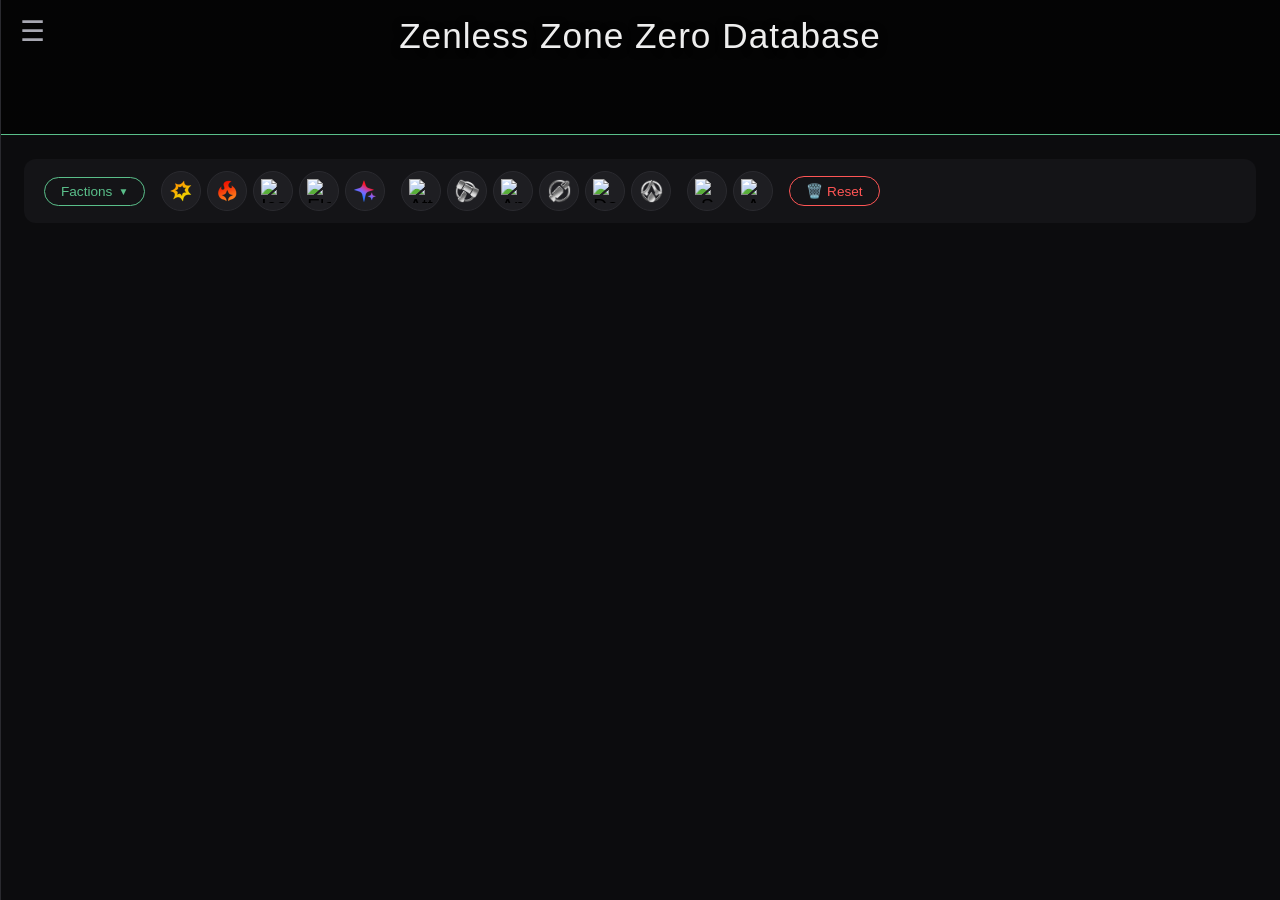
==== commit f3a86f87: "Add files via upload" ====
--- a/index.html
+++ b/index.html
@@ -33,29 +33,50 @@
                     <div id="factionsPanel" class="factions-panel">
                         <div class="factions-grid">
                             <button data-filter="faction" data-value="Cunning Hares"
-                                class="filter-btn faction-option"><img src="image/cunning.webp" class="filter-icon"
-                                    alt=""> Cunning Hares</button>
+                                class="filter-btn faction-option"><img src="image/юб.webp" class="filter-icon" alt="">
+                                Cunning Hares</button>
                             <button data-filter="faction" data-value="Victoria Housekeeping"
-                                class="filter-btn faction-option"><img src="image/victoria.webp" class="filter-icon"
-                                    alt=""> Victoria Housekeeping Co.</button>
+                                class="filter-btn faction-option"><img src="image/а.webp" class="filter-icon" alt="">
+                                Victoria
+                                Housekeeping Co.</button>
                             <button data-filter="faction" data-value="Belobog Heavy Industries"
-                                class="filter-btn faction-option"><img src="image/belobog.webp" class="filter-icon"
-                                    alt=""> Belobog Heavy Industries</button>
+                                class="filter-btn faction-option"><img src="image/аб.webp" class="filter-icon" alt="">
+                                Belobog Heavy Industries</button>
                             <button data-filter="faction" data-value="Sons of Calydon"
-                                class="filter-btn faction-option"><img src="image/calydon.webp" class="filter-icon"
-                                    alt=""> Sons of Calydon</button>
+                                class="filter-btn faction-option"><img src="image/ав.webp" class="filter-icon" alt="">
+                                Sons of Calydon</button>
                             <button data-filter="faction" data-value="New Eridu Defense Force"
-                                class="filter-btn faction-option"><img src="image/defenseforce.webp" class="filter-icon"
-                                    alt=""> New Eridu Defense Force</button>
+                                class="filter-btn faction-option"><img src="image/аг.webp" class="filter-icon" alt="">
+                                New Eridu Defense Force</button>
                             <button data-filter="faction" data-value="Hollow Special Operations Section 6"
-                                class="filter-btn faction-option"><img src="image/section6.webp" class="filter-icon"
-                                    alt=""> Hollow Special Operations Section 6</button>
+                                class="filter-btn faction-option"><img src="image/аа.webp" class="filter-icon" alt="">
+                                Hollow Special Operations Section 6</button>
                             <button data-filter="faction" data-value="New Eridu Public Security"
-                                class="filter-btn faction-option"><img src="image/publicsecurity.webp"
-                                    class="filter-icon" alt=""> New Eridu Public Security</button>
+                                class="filter-btn faction-option"><img src="image/ааа.webp" class="filter-icon" alt="">
+                                New Eridu Public Security</button>
                             <button data-filter="faction" data-value="Stars of Lyra"
-                                class="filter-btn faction-option"><img src="image/lyra.webp" class="filter-icon" alt="">
+                                class="filter-btn faction-option"><img src="image/аааа.webp" class="filter-icon" alt="">
                                 Stars of Lyra</button>
+                            <button data-filter="faction" data-value="Mockingbird"
+                                class="filter-btn faction-option"><img src="image/ааааа.webp" class="filter-icon"
+                                    alt="">
+                                Mockingbird</button>
+                            <button data-filter="faction" data-value="Yunkui Summit"
+                                class="filter-btn faction-option"><img src="image/аааааа.webp" class="filter-icon"
+                                    alt="">
+                                Yunkui Summit</button>
+                            <button data-filter="faction" data-value="Spook Shack"
+                                class="filter-btn faction-option"><img src="image/ааааааа.webp" class="filter-icon"
+                                    alt="">
+                                Spook Shack</button>
+                            <button data-filter="faction" data-value="Krampus Compliance Authority"
+                                class="filter-btn faction-option"><img src="image/аааааааа.webp" class="filter-icon"
+                                    alt="">
+                                Krampus Compliance Authority</button>
+                            <button data-filter="faction" data-value="Angels of Delusion"
+                                class="filter-btn faction-option"><img src="image/ааааааааа.webp" class="filter-icon"
+                                    alt="">
+                                Angels of Delusion</button>
                         </div>
                     </div>
                 </div>
@@ -107,22 +128,24 @@
         <section id="filters-wengines" class="gacha-filters-horizontal" style="display: none;">
             <div class="filters-row">
                 <div class="filter-icon-group">
-                    <button data-wfilter="rarity" data-value="S" class="wengine-filter-btn" title="S rank"><img
-                            src="image/rank_s.webp" class="filter-icon-img" alt="S"></button>
-                    <button data-wfilter="rarity" data-value="A" class="wengine-filter-btn" title="A rank"><img
-                            src="image/rank_a.webp" class="filter-icon-img" alt="A"></button>
-                </div>
-                <div class="filter-icon-group">
                     <button data-wfilter="role" data-value="Attack" class="wengine-filter-btn" title="Attack"><img
                             src="image/атака.webp" class="filter-icon-img" alt="Attack"></button>
                     <button data-wfilter="role" data-value="Stun" class="wengine-filter-btn" title="Stun"><img
-                            src="image/stun.webp" class="filter-icon-img" alt="Stun"></button>
+                            src="image/стан.webp" class="filter-icon-img" alt="Stun"></button>
                     <button data-wfilter="role" data-value="Anomaly" class="wengine-filter-btn" title="Anomaly"><img
-                            src="image/anomaly.webp" class="filter-icon-img" alt="Anomaly"></button>
+                            src="image/аномал.webp" class="filter-icon-img" alt="Anomaly"></button>
                     <button data-wfilter="role" data-value="Support" class="wengine-filter-btn" title="Support"><img
-                            src="image/support.webp" class="filter-icon-img" alt="Support"></button>
+                            src="image/сап.webp" class="filter-icon-img" alt="Support"></button>
                     <button data-wfilter="role" data-value="Defense" class="wengine-filter-btn" title="Defense"><img
-                            src="image/defense.webp" class="filter-icon-img" alt="Defense"></button>
+                            src="image/деф.webp" class="filter-icon-img" alt="Defense"></button>
+                    <button data-wfilter="role" data-value="Rupture" class="wengine-filter-btn" title="Rupture"><img
+                            src="image/рап.webp" class="filter-icon-img" alt="Rupture"></button>
+                </div>
+                <div class="filter-icon-group">
+                    <button data-wfilter="rarity" data-value="S" class="wengine-filter-btn" title="S rank"><img
+                            src="image/S.webp" class="filter-icon-img" alt="S"></button>
+                    <button data-wfilter="rarity" data-value="A" class="wengine-filter-btn" title="A rank"><img
+                            src="image/A.webp" class="filter-icon-img" alt="A"></button>
                 </div>
                 <button id="resetWengineFilters" class="reset-btn-gacha" title="Reset filters">🗑️ Reset</button>
             </div>
--- a/style.css
+++ b/style.css
@@ -728,4 +728,95 @@
     height: 20px;
     margin-left: 6px;
     vertical-align: middle;
+}
+
+/* Двоколонкове відображення STATS тільки для агентів та банбу */
+.agents-page .stats-list,
+.bangboo-page .stats-list {
+    display: grid;
+    grid-template-columns: repeat(2, 1fr);
+    gap: 8px 20px;
+}
+
+.agents-page .stat-row,
+.bangboo-page .stat-row {
+    display: flex;
+    justify-content: space-between;
+    padding: 6px 0;
+    border-bottom: none;
+    /* або залиште border-bottom за бажанням */
+}
+
+/* Для ампліфікаторів та драйв-дисків залишаємо стандартний вигляд (одна колонка) */
+.wengines-page .stats-list,
+.drivediscs-page .stats-list {
+    display: block;
+}
+
+.wengines-page .stat-row,
+.drivediscs-page .stat-row {
+    display: flex;
+    justify-content: space-between;
+    border-bottom: 1px solid rgba(255, 255, 255, 0.1);
+}
+
+/* Вирівнювання статів для ампліфікаторів (як у агентів) */
+.wengine-stat-item {
+    display: flex !important;
+    justify-content: space-between !important;
+    align-items: center !important;
+    padding: 8px 0 !important;
+    border-bottom: 1px solid rgba(255, 255, 255, 0.1) !important;
+}
+
+.wengine-stat-name {
+    color: var(--accent) !important;
+    font-weight: bold !important;
+}
+
+.wengine-stat-value {
+    color: var(--text-gold) !important;
+    font-weight: bold !important;
+}
+
+/* Білий текст для кнопок фракцій у фільтрах */
+.factions-grid .faction-option {
+    color: #ffffff !important;
+}
+
+/* Обмеження висоти панелі фракцій і прокрутка */
+.factions-panel {
+    max-height: 280px;
+    /* приблизно на 7 кнопок (по 40px кожна) */
+    overflow-y: auto;
+    /* вертикальна прокрутка */
+}
+
+.factions-panel {
+    max-height: 280px;
+    overflow-y: auto;
+    scrollbar-width: none;
+
+}
+
+/* Кнопка Factions у стилі Reset (зелений варіант) */
+.factions-btn {
+    background: transparent !important;
+    border: 1px solid var(--accent) !important;
+    color: var(--accent) !important;
+    border-radius: 30px !important;
+    padding: 6px 16px !important;
+    font-size: 0.85rem !important;
+    cursor: pointer;
+    display: inline-flex;
+    align-items: center;
+    gap: 6px;
+    transition: all 0.2s ease;
+}
+
+.factions-btn:hover {
+    background: var(--accent) !important;
+    color: var(--bg-primary) !important;
+    border-color: var(--accent) !important;
+    box-shadow: 0 0 12px rgba(0, 255, 136, 0.5) !important;
 }
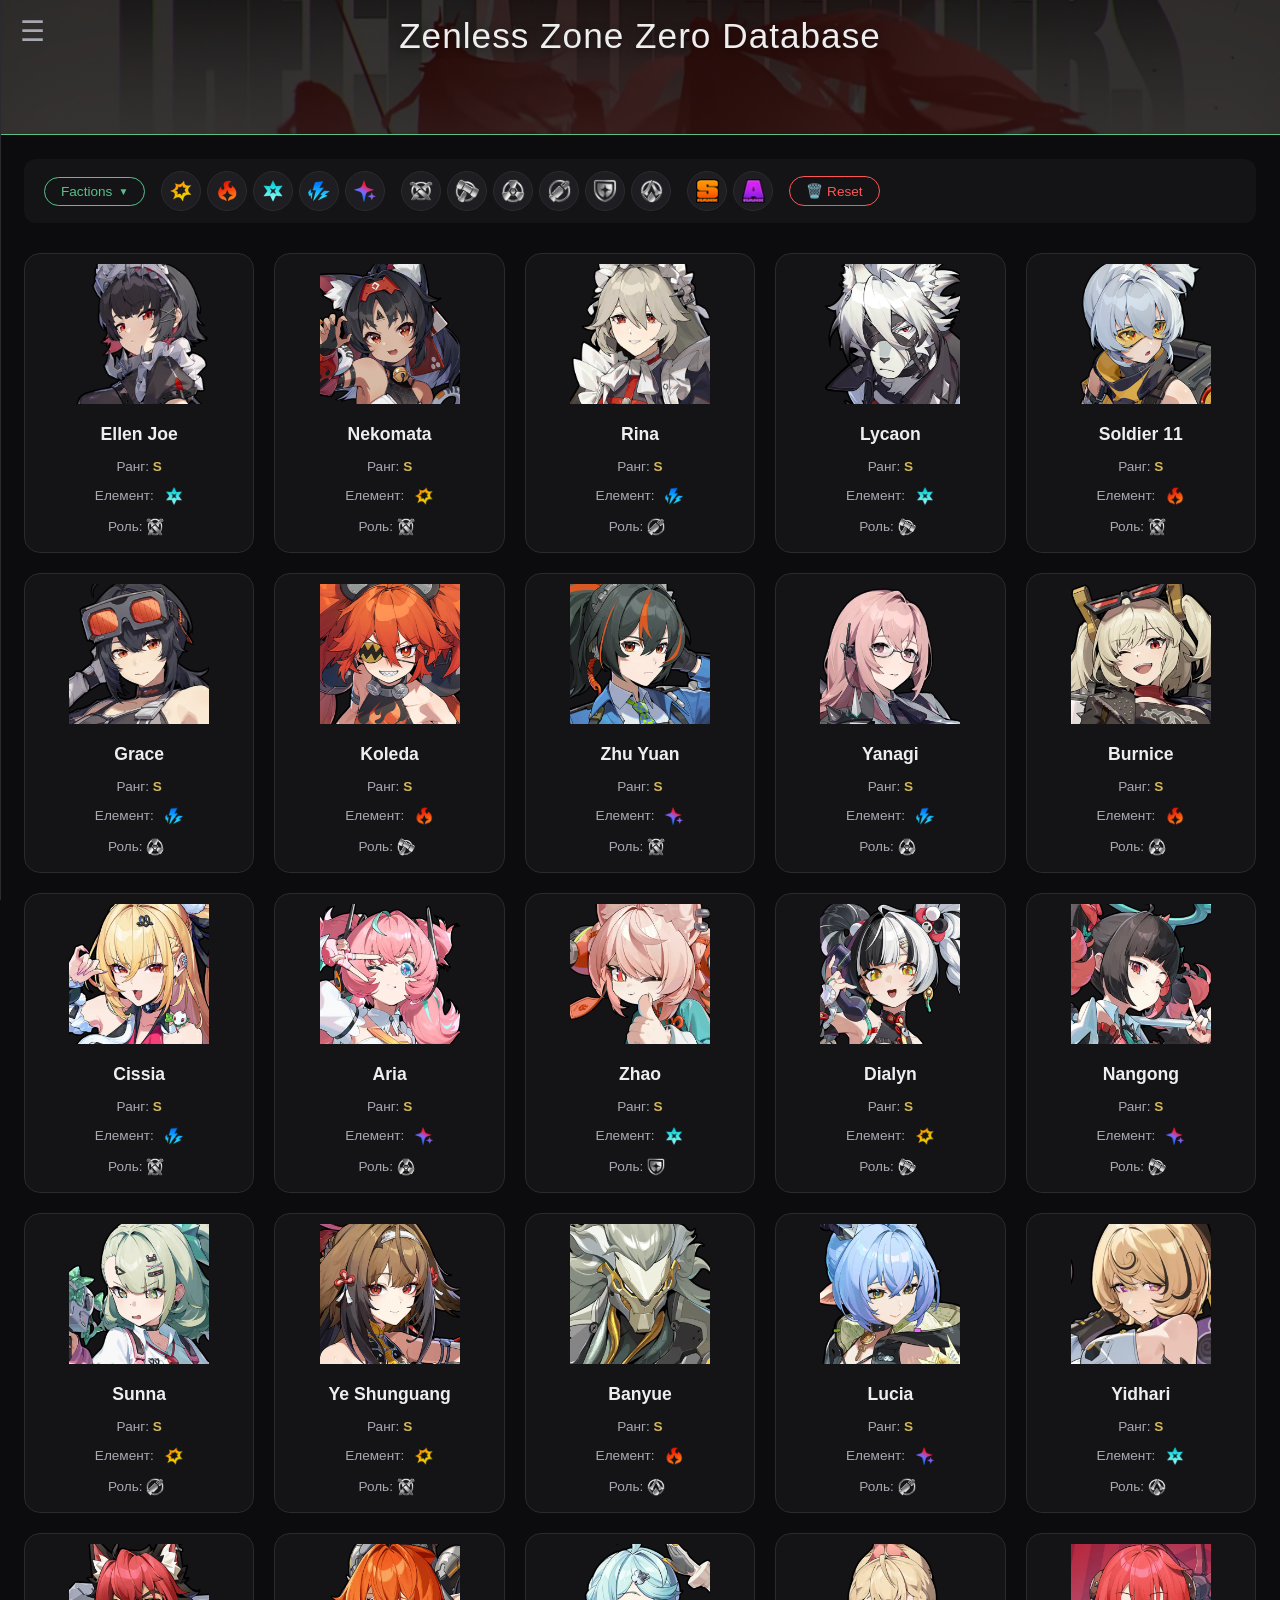
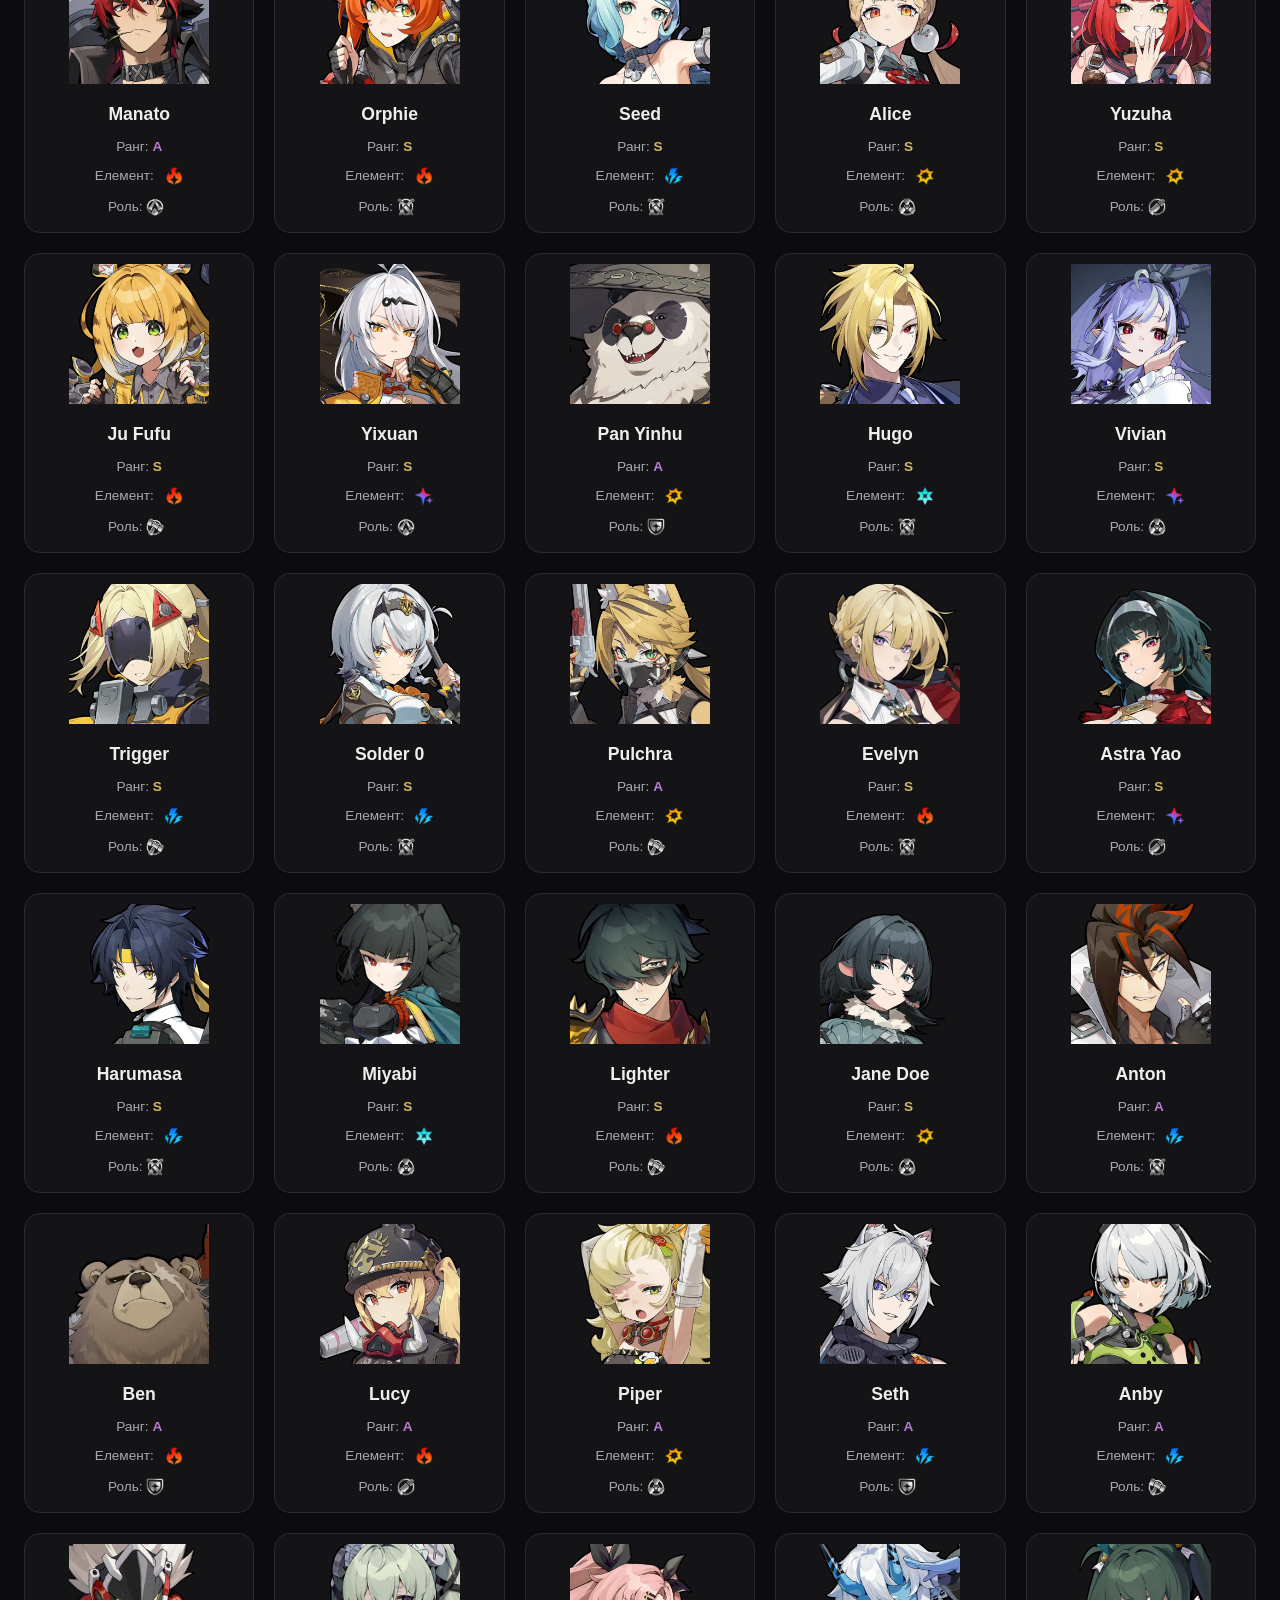
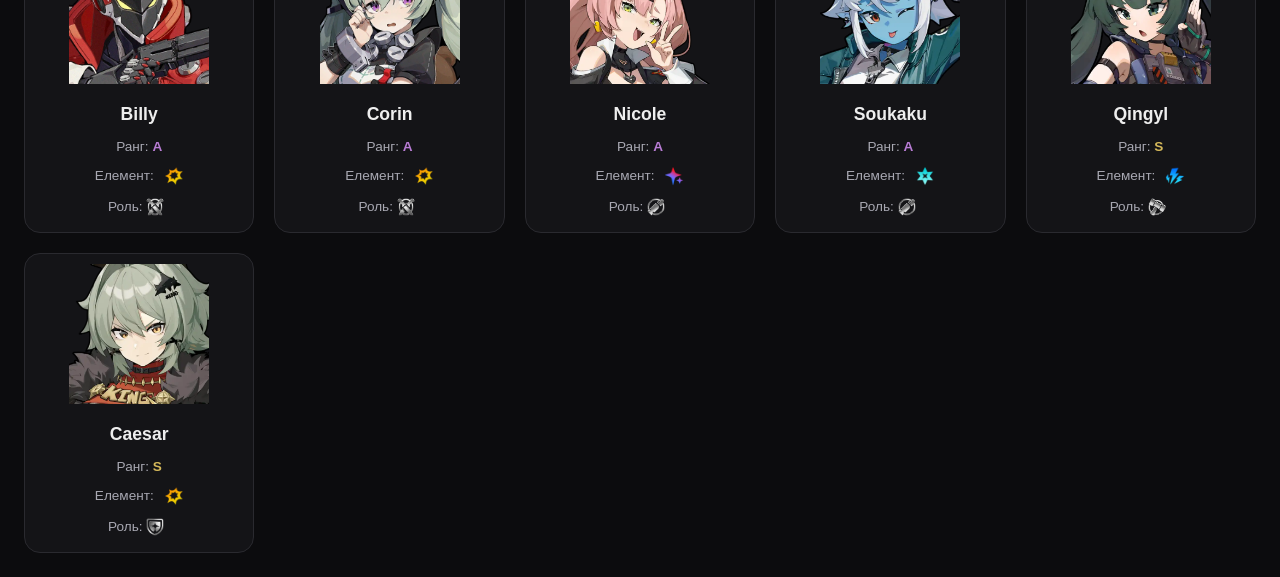
==== commit 0a9afb4a: "Add files via upload" ====
--- a/index.html
+++ b/index.html
@@ -36,45 +36,46 @@
                                 class="filter-btn faction-option"><img src="image/юб.webp" class="filter-icon" alt="">
                                 Cunning Hares</button>
                             <button data-filter="faction" data-value="Victoria Housekeeping"
-                                class="filter-btn faction-option"><img src="image/а.webp" class="filter-icon" alt="">
+                                class="filter-btn faction-option"><img src="image3/а.webp" class="filter-icon" alt="">
                                 Victoria
                                 Housekeeping Co.</button>
                             <button data-filter="faction" data-value="Belobog Heavy Industries"
-                                class="filter-btn faction-option"><img src="image/аб.webp" class="filter-icon" alt="">
+                                class="filter-btn faction-option"><img src="image3/аб.webp" class="filter-icon" alt="">
                                 Belobog Heavy Industries</button>
                             <button data-filter="faction" data-value="Sons of Calydon"
                                 class="filter-btn faction-option"><img src="image/ав.webp" class="filter-icon" alt="">
                                 Sons of Calydon</button>
                             <button data-filter="faction" data-value="New Eridu Defense Force"
-                                class="filter-btn faction-option"><img src="image/аг.webp" class="filter-icon" alt="">
+                                class="filter-btn faction-option"><img src="image3/аг.webp" class="filter-icon" alt="">
                                 New Eridu Defense Force</button>
                             <button data-filter="faction" data-value="Hollow Special Operations Section 6"
-                                class="filter-btn faction-option"><img src="image/аа.webp" class="filter-icon" alt="">
+                                class="filter-btn faction-option"><img src="image3/аа.webp" class="filter-icon" alt="">
                                 Hollow Special Operations Section 6</button>
                             <button data-filter="faction" data-value="New Eridu Public Security"
-                                class="filter-btn faction-option"><img src="image/ааа.webp" class="filter-icon" alt="">
+                                class="filter-btn faction-option"><img src="image3/ааа.webp" class="filter-icon" alt="">
                                 New Eridu Public Security</button>
                             <button data-filter="faction" data-value="Stars of Lyra"
-                                class="filter-btn faction-option"><img src="image/аааа.webp" class="filter-icon" alt="">
+                                class="filter-btn faction-option"><img src="image3/аааа.webp" class="filter-icon"
+                                    alt="">
                                 Stars of Lyra</button>
                             <button data-filter="faction" data-value="Mockingbird"
-                                class="filter-btn faction-option"><img src="image/ааааа.webp" class="filter-icon"
+                                class="filter-btn faction-option"><img src="image3/ааааа.webp" class="filter-icon"
                                     alt="">
                                 Mockingbird</button>
                             <button data-filter="faction" data-value="Yunkui Summit"
-                                class="filter-btn faction-option"><img src="image/аааааа.webp" class="filter-icon"
+                                class="filter-btn faction-option"><img src="image3/аааааа.webp" class="filter-icon"
                                     alt="">
                                 Yunkui Summit</button>
                             <button data-filter="faction" data-value="Spook Shack"
-                                class="filter-btn faction-option"><img src="image/ааааааа.webp" class="filter-icon"
+                                class="filter-btn faction-option"><img src="image3/ааааааа.webp" class="filter-icon"
                                     alt="">
                                 Spook Shack</button>
                             <button data-filter="faction" data-value="Krampus Compliance Authority"
-                                class="filter-btn faction-option"><img src="image/аааааааа.webp" class="filter-icon"
+                                class="filter-btn faction-option"><img src="image3/аааааааа.webp" class="filter-icon"
                                     alt="">
                                 Krampus Compliance Authority</button>
                             <button data-filter="faction" data-value="Angels of Delusion"
-                                class="filter-btn faction-option"><img src="image/ааааааааа.webp" class="filter-icon"
+                                class="filter-btn faction-option"><img src="image3/ааааааааа.webp" class="filter-icon"
                                     alt="">
                                 Angels of Delusion</button>
                         </div>
@@ -114,9 +115,9 @@
                 <!-- Rarity -->
                 <div class="filter-icon-group">
                     <button data-filter="rarity" data-value="S" class="filter-icon-btn" title="S rank"><img
-                            src="image/S.webp" class="filter-icon-img" alt="S"></button>
+                            src="image2/S.webp" class="filter-icon-img" alt="S"></button>
                     <button data-filter="rarity" data-value="A" class="filter-icon-btn" title="A rank"><img
-                            src="image/A.webp" class="filter-icon-img" alt="A"></button>
+                            src="image2/A.webp" class="filter-icon-img" alt="A"></button>
                 </div>
 
                 <!-- Reset -->
@@ -143,9 +144,9 @@
                 </div>
                 <div class="filter-icon-group">
                     <button data-wfilter="rarity" data-value="S" class="wengine-filter-btn" title="S rank"><img
-                            src="image/S.webp" class="filter-icon-img" alt="S"></button>
+                            src="image2/S.webp" class="filter-icon-img" alt="S"></button>
                     <button data-wfilter="rarity" data-value="A" class="wengine-filter-btn" title="A rank"><img
-                            src="image/A.webp" class="filter-icon-img" alt="A"></button>
+                            src="image2/A.webp" class="filter-icon-img" alt="A"></button>
                 </div>
                 <button id="resetWengineFilters" class="reset-btn-gacha" title="Reset filters">🗑️ Reset</button>
             </div>
--- a/style.css
+++ b/style.css
@@ -462,7 +462,7 @@
 /* Хедер з фоновим зображенням */
 header {
     position: relative;
-    background: linear-gradient(0deg, rgba(0, 0, 0, 0.7), rgba(0, 0, 0, 0.7)), url('image/WhatsApp Image 2026-05-09 at 13.13.29.jpeg');
+    background: linear-gradient(0deg, rgba(0, 0, 0, 0.7), rgba(0, 0, 0, 0.7)), url('image2/WhatsApp Image 2026-05-09 at 13.13.29.jpeg');
     background-size: cover;
     background-position: center 25%;
     background-repeat: no-repeat;
